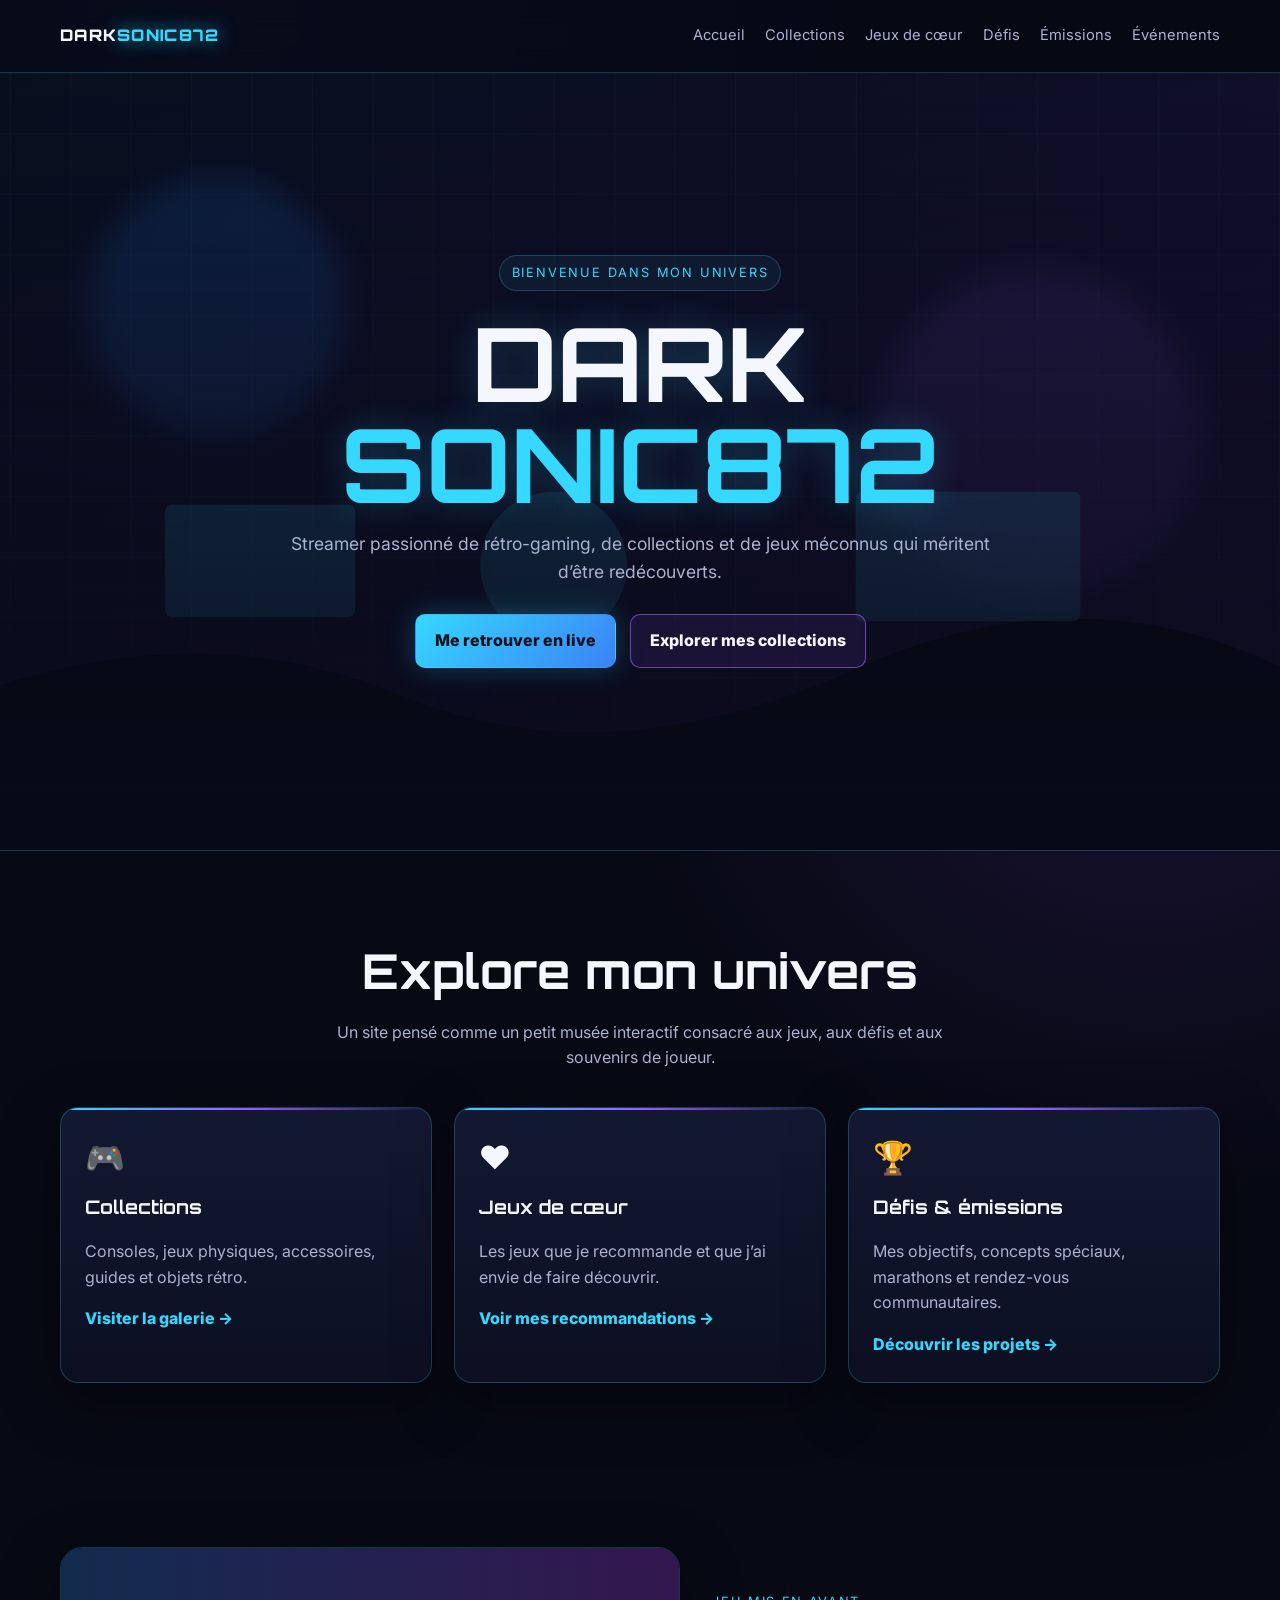
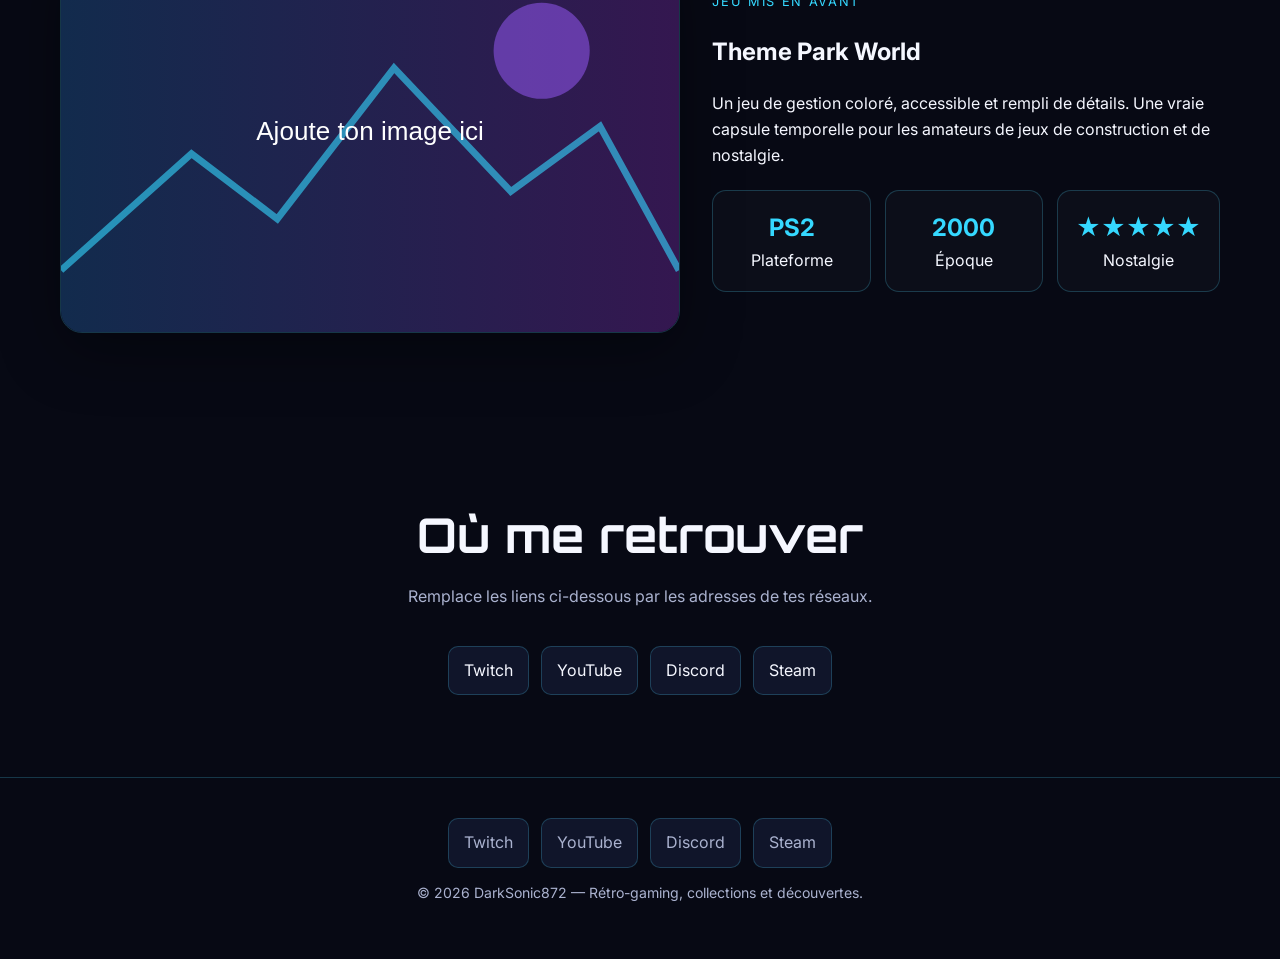
==== index.html @ 5c7d4916 "Add files via upload" ====
<!doctype html><html lang="fr"><head><meta charset="utf-8"><meta name="viewport" content="width=device-width,initial-scale=1"><meta name="description" content="Univers gaming et rétro-gaming de DarkSonic872"><title>DarkSonic872 — Gaming & rétro-gaming</title><link rel="preconnect" href="https://fonts.googleapis.com"><link rel="preconnect" href="https://fonts.gstatic.com" crossorigin><link href="https://fonts.googleapis.com/css2?family=Inter:wght@400;600;800&family=Orbitron:wght@600;800;900&display=swap" rel="stylesheet"><link rel="stylesheet" href="css/style.css"></head><body><header class="site-header"><div class="wrap nav"><a class="brand" href="index.html">DARK<span>SONIC872</span></a><button class="menu-btn" aria-label="Ouvrir le menu">☰</button><nav class="nav-links"><a href="index.html">Accueil</a><a href="collections.html">Collections</a><a href="jeux-de-coeur.html">Jeux de cœur</a><a href="defis.html">Défis</a><a href="emissions.html">Émissions</a><a href="evenements.html">Événements</a></nav></div></header>

<main><section class="hero"><div class="wrap hero-content"><span class="eyebrow">Bienvenue dans mon univers</span><h1>Dark<span>Sonic872</span></h1><p>Streamer passionné de rétro-gaming, de collections et de jeux méconnus qui méritent d’être redécouverts.</p><div class="actions"><a class="btn btn-primary" href="#retrouver">Me retrouver en live</a><a class="btn btn-secondary" href="collections.html">Explorer mes collections</a></div></div></section>
<section><div class="wrap"><div class="section-title"><h2>Explore mon univers</h2><p>Un site pensé comme un petit musée interactif consacré aux jeux, aux défis et aux souvenirs de joueur.</p></div><div class="grid grid-3"><article class="card"><div class="icon">🎮</div><h3>Collections</h3><p>Consoles, jeux physiques, accessoires, guides et objets rétro.</p><a class="feature-link" href="collections.html">Visiter la galerie →</a></article><article class="card"><div class="icon">❤️</div><h3>Jeux de cœur</h3><p>Les jeux que je recommande et que j’ai envie de faire découvrir.</p><a class="feature-link" href="jeux-de-coeur.html">Voir mes recommandations →</a></article><article class="card"><div class="icon">🏆</div><h3>Défis & émissions</h3><p>Mes objectifs, concepts spéciaux, marathons et rendez-vous communautaires.</p><a class="feature-link" href="defis.html">Découvrir les projets →</a></article></div></div></section>
<section><div class="wrap spotlight"><div class="spotlight-art"><img src="images/placeholder.svg" alt="Illustration du jeu mis en avant"></div><div><span class="tag">Jeu mis en avant</span><h2>Theme Park World</h2><p>Un jeu de gestion coloré, accessible et rempli de détails. Une vraie capsule temporelle pour les amateurs de jeux de construction et de nostalgie.</p><div class="stats"><div class="stat"><strong>PS2</strong>Plateforme</div><div class="stat"><strong>2000</strong>Époque</div><div class="stat"><strong>★★★★★</strong>Nostalgie</div></div></div></div></section>
<section id="retrouver"><div class="wrap"><div class="section-title"><h2>Où me retrouver</h2><p>Remplace les liens ci-dessous par les adresses de tes réseaux.</p></div><div class="socials"><a href="https://twitch.tv/darksonic872">Twitch</a><a href="#">YouTube</a><a href="#">Discord</a><a href="#">Steam</a></div></div></section></main><footer class="site-footer"><div class="wrap"><div class="socials"><a href="#">Twitch</a><a href="#">YouTube</a><a href="#">Discord</a><a href="#">Steam</a></div><p class="small">© 2026 DarkSonic872 — Rétro-gaming, collections et découvertes.</p></div></footer><script src="js/script.js"></script></body></html>
---- css/style.css ----
:root{--bg:#070914;--panel:#10152a;--panel2:#151b35;--cyan:#35d8ff;--blue:#3b82f6;--purple:#9b5cff;--text:#f5f7ff;--muted:#aab2cf;--line:rgba(80,220,255,.22);--shadow:0 18px 60px rgba(0,0,0,.35)}
*{box-sizing:border-box}html{scroll-behavior:smooth}body{margin:0;font-family:Inter,Arial,sans-serif;background:radial-gradient(circle at 15% 0%,rgba(54,90,255,.18),transparent 28%),radial-gradient(circle at 90% 25%,rgba(157,80,255,.14),transparent 25%),var(--bg);color:var(--text);line-height:1.6}a{color:inherit;text-decoration:none}img{max-width:100%;display:block}.wrap{width:min(1160px,92%);margin:auto}.site-header{position:sticky;top:0;z-index:20;background:rgba(7,9,20,.82);backdrop-filter:blur(14px);border-bottom:1px solid var(--line)}.nav{min-height:72px;display:flex;align-items:center;justify-content:space-between;gap:24px}.brand{font-family:Orbitron,Arial,sans-serif;font-weight:900;letter-spacing:.08em}.brand span{color:var(--cyan);text-shadow:0 0 18px rgba(53,216,255,.8)}.nav-links{display:flex;gap:20px;align-items:center}.nav-links a{font-size:.92rem;color:var(--muted)}.nav-links a:hover,.nav-links a.active{color:var(--cyan)}.menu-btn{display:none;background:none;border:1px solid var(--line);color:white;border-radius:10px;padding:8px 11px}.hero{min-height:650px;display:grid;place-items:center;position:relative;overflow:hidden;border-bottom:1px solid var(--line)}.hero:before{content:"";position:absolute;inset:0;background:linear-gradient(rgba(8,10,24,.30),rgba(8,10,24,.92)),url('../images/hero.svg') center/cover no-repeat}.hero-content{position:relative;text-align:center;max-width:880px;padding:100px 0}.eyebrow{display:inline-block;padding:7px 12px;border:1px solid var(--line);background:rgba(53,216,255,.06);border-radius:999px;color:var(--cyan);font-size:.8rem;letter-spacing:.14em;text-transform:uppercase}.hero h1,.page-hero h1{font-family:Orbitron,Arial,sans-serif;font-size:clamp(2.8rem,8vw,6.6rem);line-height:.98;margin:22px 0 16px;text-transform:uppercase;text-shadow:0 0 35px rgba(53,216,255,.24)}.hero h1 span{display:block;color:var(--cyan)}.hero p{max-width:700px;margin:0 auto 28px;color:var(--muted);font-size:1.1rem}.actions{display:flex;justify-content:center;gap:14px;flex-wrap:wrap}.btn{display:inline-flex;align-items:center;justify-content:center;padding:13px 19px;border-radius:10px;font-weight:800;border:1px solid transparent;transition:.2s}.btn-primary{background:linear-gradient(135deg,var(--cyan),var(--blue));color:#06101c;box-shadow:0 0 28px rgba(53,216,255,.25)}.btn-secondary{border-color:rgba(155,92,255,.65);background:rgba(155,92,255,.10)}.btn:hover{transform:translateY(-2px)}section{padding:82px 0}.section-title{text-align:center;margin-bottom:36px}.section-title h2{font-family:Orbitron,Arial,sans-serif;margin:0;font-size:clamp(1.8rem,4vw,3rem)}.section-title p{color:var(--muted);max-width:680px;margin:10px auto 0}.grid{display:grid;gap:22px}.grid-3{grid-template-columns:repeat(3,1fr)}.grid-2{grid-template-columns:repeat(2,1fr)}.card{background:linear-gradient(180deg,rgba(21,27,53,.92),rgba(12,16,34,.96));border:1px solid var(--line);border-radius:18px;padding:24px;box-shadow:var(--shadow);position:relative;overflow:hidden}.card:before{content:"";position:absolute;inset:0 auto auto 0;width:100%;height:2px;background:linear-gradient(90deg,var(--cyan),var(--purple),transparent)}.card h3{font-family:Orbitron,Arial,sans-serif;margin:10px 0}.card p{color:var(--muted)}.icon{font-size:2rem}.feature-link{color:var(--cyan);font-weight:800}.spotlight{display:grid;grid-template-columns:1.1fr .9fr;gap:32px;align-items:center}.spotlight-art{border-radius:22px;overflow:hidden;border:1px solid var(--line);box-shadow:var(--shadow)}.tag{display:inline-block;color:var(--cyan);font-size:.8rem;text-transform:uppercase;letter-spacing:.13em}.stats{display:grid;grid-template-columns:repeat(3,1fr);gap:14px;margin-top:22px}.stat{padding:18px;border:1px solid var(--line);background:rgba(255,255,255,.025);border-radius:14px;text-align:center}.stat strong{display:block;font-size:1.5rem;color:var(--cyan)}.socials{display:flex;gap:12px;flex-wrap:wrap;justify-content:center}.socials a{padding:11px 15px;border-radius:10px;background:var(--panel);border:1px solid var(--line)}.page-hero{padding:120px 0 75px;text-align:center;border-bottom:1px solid var(--line);background:linear-gradient(rgba(7,9,20,.7),rgba(7,9,20,.95)),url('../images/hero.svg') center/cover}.page-hero h1{font-size:clamp(2.4rem,7vw,5rem)}.filters{display:flex;gap:10px;flex-wrap:wrap;justify-content:center;margin-bottom:28px}.filter-btn{cursor:pointer;border:1px solid var(--line);background:var(--panel);color:var(--text);padding:9px 14px;border-radius:999px}.filter-btn.active{background:var(--cyan);color:#06101c}.collection-card img,.game-card img,.event-card img{aspect-ratio:16/10;object-fit:cover;border-radius:12px;border:1px solid var(--line);margin-bottom:16px}.meta{color:var(--cyan);font-size:.82rem;text-transform:uppercase;letter-spacing:.08em}.progress{height:11px;background:#070a15;border-radius:999px;overflow:hidden;border:1px solid var(--line)}.progress span{display:block;height:100%;background:linear-gradient(90deg,var(--cyan),var(--purple))}.status{display:inline-block;padding:5px 9px;border-radius:999px;background:rgba(53,216,255,.10);color:var(--cyan);font-size:.78rem}.site-footer{padding:40px 0;border-top:1px solid var(--line);color:var(--muted);text-align:center}.small{font-size:.88rem}.hidden{display:none!important}
@media(max-width:850px){.grid-3{grid-template-columns:1fr 1fr}.spotlight{grid-template-columns:1fr}.nav-links{display:none;position:absolute;left:4%;right:4%;top:72px;flex-direction:column;background:#0b0f20;border:1px solid var(--line);padding:18px;border-radius:14px}.nav-links.open{display:flex}.menu-btn{display:block}.hero{min-height:560px}}
@media(max-width:600px){.grid-3,.grid-2,.stats{grid-template-columns:1fr}.hero-content{padding:80px 0}.hero h1{font-size:2.7rem}section{padding:62px 0}.card{padding:20px}}
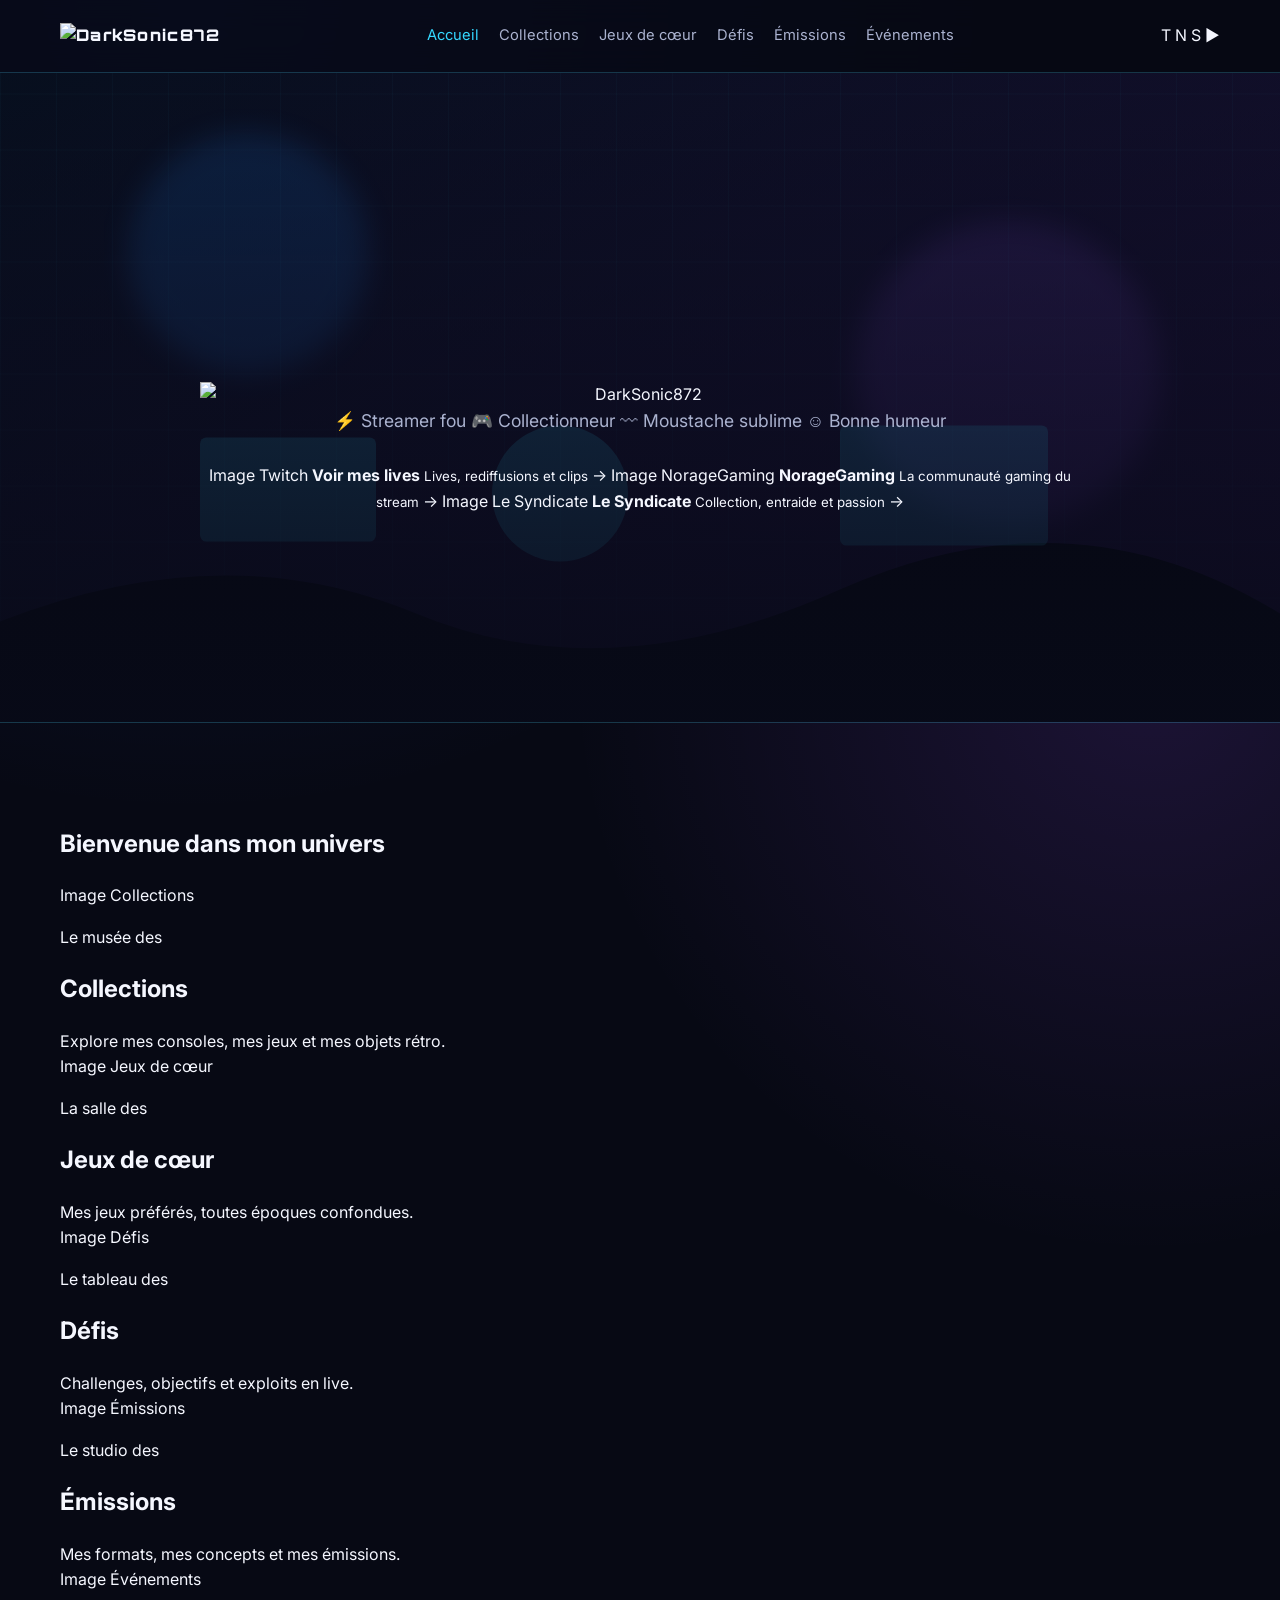
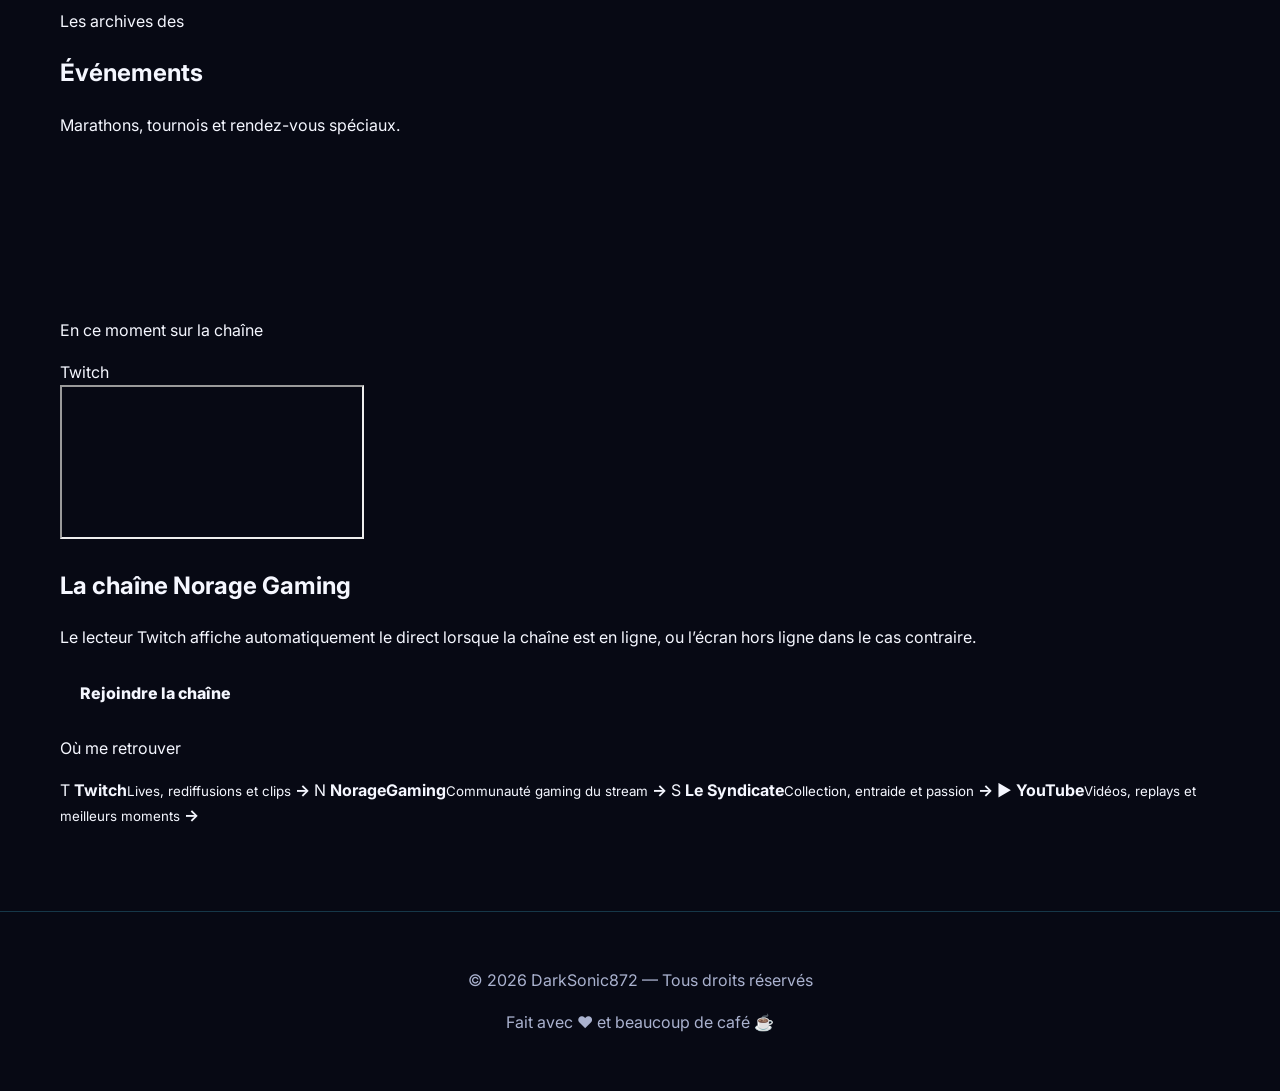
==== commit bb9b6fe8: "Add files via upload" ====
--- a/index.html
+++ b/index.html
@@ -1,6 +1,214 @@
-<!doctype html><html lang="fr"><head><meta charset="utf-8"><meta name="viewport" content="width=device-width,initial-scale=1"><meta name="description" content="Univers gaming et rétro-gaming de DarkSonic872"><title>DarkSonic872 — Gaming & rétro-gaming</title><link rel="preconnect" href="https://fonts.googleapis.com"><link rel="preconnect" href="https://fonts.gstatic.com" crossorigin><link href="https://fonts.googleapis.com/css2?family=Inter:wght@400;600;800&family=Orbitron:wght@600;800;900&display=swap" rel="stylesheet"><link rel="stylesheet" href="css/style.css"></head><body><header class="site-header"><div class="wrap nav"><a class="brand" href="index.html">DARK<span>SONIC872</span></a><button class="menu-btn" aria-label="Ouvrir le menu">☰</button><nav class="nav-links"><a href="index.html">Accueil</a><a href="collections.html">Collections</a><a href="jeux-de-coeur.html">Jeux de cœur</a><a href="defis.html">Défis</a><a href="emissions.html">Émissions</a><a href="evenements.html">Événements</a></nav></div></header>
-
-<main><section class="hero"><div class="wrap hero-content"><span class="eyebrow">Bienvenue dans mon univers</span><h1>Dark<span>Sonic872</span></h1><p>Streamer passionné de rétro-gaming, de collections et de jeux méconnus qui méritent d’être redécouverts.</p><div class="actions"><a class="btn btn-primary" href="#retrouver">Me retrouver en live</a><a class="btn btn-secondary" href="collections.html">Explorer mes collections</a></div></div></section>
-<section><div class="wrap"><div class="section-title"><h2>Explore mon univers</h2><p>Un site pensé comme un petit musée interactif consacré aux jeux, aux défis et aux souvenirs de joueur.</p></div><div class="grid grid-3"><article class="card"><div class="icon">🎮</div><h3>Collections</h3><p>Consoles, jeux physiques, accessoires, guides et objets rétro.</p><a class="feature-link" href="collections.html">Visiter la galerie →</a></article><article class="card"><div class="icon">❤️</div><h3>Jeux de cœur</h3><p>Les jeux que je recommande et que j’ai envie de faire découvrir.</p><a class="feature-link" href="jeux-de-coeur.html">Voir mes recommandations →</a></article><article class="card"><div class="icon">🏆</div><h3>Défis & émissions</h3><p>Mes objectifs, concepts spéciaux, marathons et rendez-vous communautaires.</p><a class="feature-link" href="defis.html">Découvrir les projets →</a></article></div></div></section>
-<section><div class="wrap spotlight"><div class="spotlight-art"><img src="images/placeholder.svg" alt="Illustration du jeu mis en avant"></div><div><span class="tag">Jeu mis en avant</span><h2>Theme Park World</h2><p>Un jeu de gestion coloré, accessible et rempli de détails. Une vraie capsule temporelle pour les amateurs de jeux de construction et de nostalgie.</p><div class="stats"><div class="stat"><strong>PS2</strong>Plateforme</div><div class="stat"><strong>2000</strong>Époque</div><div class="stat"><strong>★★★★★</strong>Nostalgie</div></div></div></div></section>
-<section id="retrouver"><div class="wrap"><div class="section-title"><h2>Où me retrouver</h2><p>Remplace les liens ci-dessous par les adresses de tes réseaux.</p></div><div class="socials"><a href="https://twitch.tv/darksonic872">Twitch</a><a href="#">YouTube</a><a href="#">Discord</a><a href="#">Steam</a></div></div></section></main><footer class="site-footer"><div class="wrap"><div class="socials"><a href="#">Twitch</a><a href="#">YouTube</a><a href="#">Discord</a><a href="#">Steam</a></div><p class="small">© 2026 DarkSonic872 — Rétro-gaming, collections et découvertes.</p></div></footer><script src="js/script.js"></script></body></html>+<!doctype html>
+<html lang="fr">
+<head>
+  <meta charset="utf-8">
+  <meta name="viewport" content="width=device-width, initial-scale=1">
+  <meta name="description" content="L'univers gaming et rétro-gaming de DarkSonic872 : lives, collections, jeux de cœur, défis, émissions et événements.">
+  <title>DarkSonic872 — Gaming & rétro-gaming</title>
+  <link rel="preconnect" href="https://fonts.googleapis.com">
+  <link rel="preconnect" href="https://fonts.gstatic.com" crossorigin>
+  <link href="https://fonts.googleapis.com/css2?family=Inter:wght@400;500;600;700;800&family=Orbitron:wght@600;700;800;900&display=swap" rel="stylesheet">
+  <link rel="stylesheet" href="css/style.css">
+</head>
+<body>
+  <header class="site-header">
+    <div class="wrap nav">
+      <a class="brand" href="index.html" aria-label="Accueil DarkSonic872">
+        <img src="images/logo-darksonic872.png" alt="DarkSonic872">
+      </a>
+
+      <button class="menu-btn" type="button" aria-label="Ouvrir le menu" aria-expanded="false">☰</button>
+
+      <nav class="nav-links" aria-label="Navigation principale">
+        <a class="active" href="index.html">Accueil</a>
+        <a href="collections.html">Collections</a>
+        <a href="jeux-de-coeur.html">Jeux de cœur</a>
+        <a href="defis.html">Défis</a>
+        <a href="emissions.html">Émissions</a>
+        <a href="evenements.html">Événements</a>
+      </nav>
+
+      <div class="header-socials" aria-label="Réseaux sociaux">
+        <a href="https://www.twitch.tv/norage_gaming" target="_blank" rel="noopener noreferrer" aria-label="Twitch">T</a>
+        <a href="https://discord.com/invite/4Ws2apFkZa" target="_blank" rel="noopener noreferrer" aria-label="Discord NorageGaming">N</a>
+        <a href="https://discord.com/invite/JJZ3wp2UWv" target="_blank" rel="noopener noreferrer" aria-label="Discord Le Syndicate">S</a>
+        <a href="https://www.youtube.com/@noragegaming2738" target="_blank" rel="noopener noreferrer" aria-label="YouTube">▶</a>
+      </div>
+    </div>
+  </header>
+
+  <main>
+    <section class="hero">
+      <div class="hero-glow hero-glow-one"></div>
+      <div class="hero-glow hero-glow-two"></div>
+      <div class="wrap hero-content">
+        <img class="hero-logo" src="images/logo-darksonic872.png" alt="DarkSonic872">
+
+        <p class="hero-tagline">
+          <span>⚡ Streamer fou</span>
+          <span>🎮 Collectionneur</span>
+          <span>〰 Moustache sublime</span>
+          <span>☺ Bonne humeur</span>
+        </p>
+
+        <div class="hero-links">
+          <a class="network-card twitch-card" href="https://www.twitch.tv/norage_gaming" target="_blank" rel="noopener noreferrer">
+            <span class="network-image editable-image">Image Twitch</span>
+            <span class="network-copy">
+              <strong>Voir mes lives</strong>
+              <small>Lives, rediffusions et clips</small>
+            </span>
+            <span class="network-arrow">→</span>
+          </a>
+
+          <a class="network-card norage-card" href="https://discord.com/invite/4Ws2apFkZa" target="_blank" rel="noopener noreferrer">
+            <span class="network-image editable-image">Image NorageGaming</span>
+            <span class="network-copy">
+              <strong>NorageGaming</strong>
+              <small>La communauté gaming du stream</small>
+            </span>
+            <span class="network-arrow">→</span>
+          </a>
+
+          <a class="network-card syndicate-card" href="https://discord.com/invite/JJZ3wp2UWv" target="_blank" rel="noopener noreferrer">
+            <span class="network-image editable-image">Image Le Syndicate</span>
+            <span class="network-copy">
+              <strong>Le Syndicate</strong>
+              <small>Collection, entraide et passion</small>
+            </span>
+            <span class="network-arrow">→</span>
+          </a>
+        </div>
+      </div>
+    </section>
+
+    <section class="universe-section">
+      <div class="wrap">
+        <div class="section-heading">
+          <span></span>
+          <h1>Bienvenue dans mon univers</h1>
+          <span></span>
+        </div>
+
+        <div class="universe-grid">
+          <a class="universe-card collections-card" href="collections.html">
+            <div class="card-visual editable-image">Image Collections</div>
+            <div class="card-content">
+              <p>Le musée des</p>
+              <h2>Collections</h2>
+              <span>Explore mes consoles, mes jeux et mes objets rétro.</span>
+            </div>
+          </a>
+
+          <a class="universe-card hearts-card" href="jeux-de-coeur.html">
+            <div class="card-visual editable-image">Image Jeux de cœur</div>
+            <div class="card-content">
+              <p>La salle des</p>
+              <h2>Jeux de cœur</h2>
+              <span>Mes jeux préférés, toutes époques confondues.</span>
+            </div>
+          </a>
+
+          <a class="universe-card challenges-card" href="defis.html">
+            <div class="card-visual editable-image">Image Défis</div>
+            <div class="card-content">
+              <p>Le tableau des</p>
+              <h2>Défis</h2>
+              <span>Challenges, objectifs et exploits en live.</span>
+            </div>
+          </a>
+
+          <a class="universe-card shows-card" href="emissions.html">
+            <div class="card-visual editable-image">Image Émissions</div>
+            <div class="card-content">
+              <p>Le studio des</p>
+              <h2>Émissions</h2>
+              <span>Mes formats, mes concepts et mes émissions.</span>
+            </div>
+          </a>
+
+          <a class="universe-card events-card" href="evenements.html">
+            <div class="card-visual editable-image">Image Événements</div>
+            <div class="card-content">
+              <p>Les archives des</p>
+              <h2>Événements</h2>
+              <span>Marathons, tournois et rendez-vous spéciaux.</span>
+            </div>
+          </a>
+        </div>
+      </div>
+    </section>
+
+    <section class="bottom-section">
+      <div class="wrap bottom-grid">
+        <article class="live-panel">
+          <div class="panel-title">
+            <p>En ce moment sur la chaîne</p>
+            <span class="status-pill" id="stream-status">Twitch</span>
+          </div>
+
+          <div class="twitch-frame-wrap">
+            <iframe
+              id="twitch-player"
+              title="Lecteur Twitch Norage Gaming"
+              allowfullscreen
+              scrolling="no"
+              allow="autoplay; fullscreen"
+              loading="lazy">
+            </iframe>
+          </div>
+
+          <div class="live-actions">
+            <div>
+              <h2>La chaîne Norage Gaming</h2>
+              <p>Le lecteur Twitch affiche automatiquement le direct lorsque la chaîne est en ligne, ou l’écran hors ligne dans le cas contraire.</p>
+            </div>
+            <a class="btn btn-twitch" href="https://www.twitch.tv/norage_gaming" target="_blank" rel="noopener noreferrer">Rejoindre la chaîne</a>
+          </div>
+        </article>
+
+        <aside class="find-me-panel">
+          <div class="panel-title">
+            <p>Où me retrouver</p>
+          </div>
+
+          <div class="find-links">
+            <a href="https://www.twitch.tv/norage_gaming" target="_blank" rel="noopener noreferrer">
+              <span class="find-icon twitch-icon">T</span>
+              <span><strong>Twitch</strong><small>Lives, rediffusions et clips</small></span>
+              <b>→</b>
+            </a>
+
+            <a href="https://discord.com/invite/4Ws2apFkZa" target="_blank" rel="noopener noreferrer">
+              <span class="find-icon norage-icon">N</span>
+              <span><strong>NorageGaming</strong><small>Communauté gaming du stream</small></span>
+              <b>→</b>
+            </a>
+
+            <a href="https://discord.com/invite/JJZ3wp2UWv" target="_blank" rel="noopener noreferrer">
+              <span class="find-icon syndicate-icon">S</span>
+              <span><strong>Le Syndicate</strong><small>Collection, entraide et passion</small></span>
+              <b>→</b>
+            </a>
+
+            <a href="https://www.youtube.com/@noragegaming2738" target="_blank" rel="noopener noreferrer">
+              <span class="find-icon youtube-icon">▶</span>
+              <span><strong>YouTube</strong><small>Vidéos, replays et meilleurs moments</small></span>
+              <b>→</b>
+            </a>
+          </div>
+        </aside>
+      </div>
+    </section>
+  </main>
+
+  <footer class="site-footer">
+    <div class="wrap footer-content">
+      <p>© 2026 DarkSonic872 — Tous droits réservés</p>
+      <p>Fait avec <span>♥</span> et beaucoup de café ☕</p>
+    </div>
+  </footer>
+
+  <script src="js/script.js"></script>
+</body>
+</html>
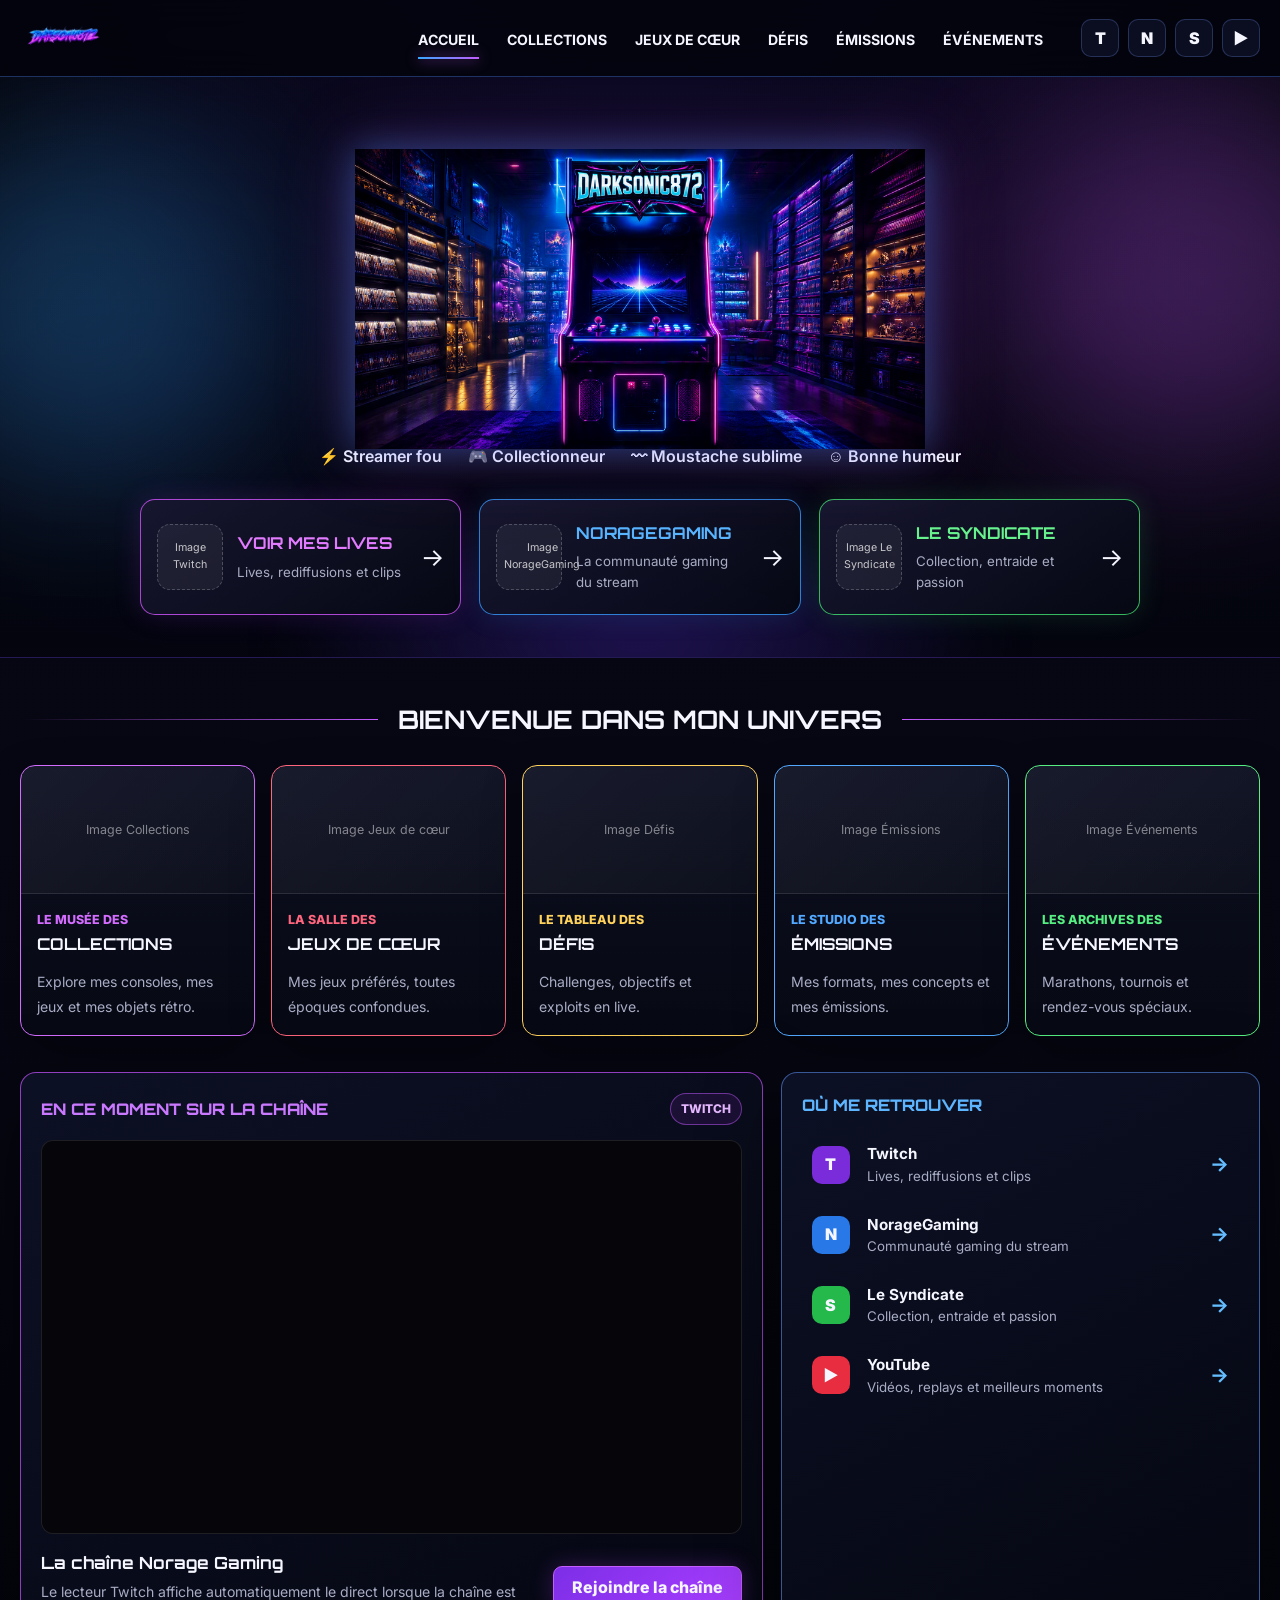
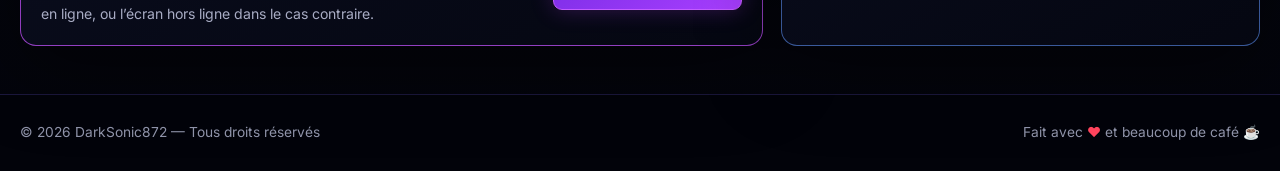
==== commit 451e27e2: "Update index.html" ====
--- a/index.html
+++ b/index.html
@@ -42,8 +42,7 @@
       <div class="hero-glow hero-glow-one"></div>
       <div class="hero-glow hero-glow-two"></div>
       <div class="wrap hero-content">
-        <img class="hero-logo" src="images/logo-darksonic872.png" alt="DarkSonic872">
-
+        <img class="hero-logo" src="images/hero/banniere.png" alt="Bannière DarkSonic872">
         <p class="hero-tagline">
           <span>⚡ Streamer fou</span>
           <span>🎮 Collectionneur</span>
--- a/css/style.css
+++ b/css/style.css
@@ -1,4 +1,262 @@
-:root{--bg:#070914;--panel:#10152a;--panel2:#151b35;--cyan:#35d8ff;--blue:#3b82f6;--purple:#9b5cff;--text:#f5f7ff;--muted:#aab2cf;--line:rgba(80,220,255,.22);--shadow:0 18px 60px rgba(0,0,0,.35)}
-*{box-sizing:border-box}html{scroll-behavior:smooth}body{margin:0;font-family:Inter,Arial,sans-serif;background:radial-gradient(circle at 15% 0%,rgba(54,90,255,.18),transparent 28%),radial-gradient(circle at 90% 25%,rgba(157,80,255,.14),transparent 25%),var(--bg);color:var(--text);line-height:1.6}a{color:inherit;text-decoration:none}img{max-width:100%;display:block}.wrap{width:min(1160px,92%);margin:auto}.site-header{position:sticky;top:0;z-index:20;background:rgba(7,9,20,.82);backdrop-filter:blur(14px);border-bottom:1px solid var(--line)}.nav{min-height:72px;display:flex;align-items:center;justify-content:space-between;gap:24px}.brand{font-family:Orbitron,Arial,sans-serif;font-weight:900;letter-spacing:.08em}.brand span{color:var(--cyan);text-shadow:0 0 18px rgba(53,216,255,.8)}.nav-links{display:flex;gap:20px;align-items:center}.nav-links a{font-size:.92rem;color:var(--muted)}.nav-links a:hover,.nav-links a.active{color:var(--cyan)}.menu-btn{display:none;background:none;border:1px solid var(--line);color:white;border-radius:10px;padding:8px 11px}.hero{min-height:650px;display:grid;place-items:center;position:relative;overflow:hidden;border-bottom:1px solid var(--line)}.hero:before{content:"";position:absolute;inset:0;background:linear-gradient(rgba(8,10,24,.30),rgba(8,10,24,.92)),url('../images/hero.svg') center/cover no-repeat}.hero-content{position:relative;text-align:center;max-width:880px;padding:100px 0}.eyebrow{display:inline-block;padding:7px 12px;border:1px solid var(--line);background:rgba(53,216,255,.06);border-radius:999px;color:var(--cyan);font-size:.8rem;letter-spacing:.14em;text-transform:uppercase}.hero h1,.page-hero h1{font-family:Orbitron,Arial,sans-serif;font-size:clamp(2.8rem,8vw,6.6rem);line-height:.98;margin:22px 0 16px;text-transform:uppercase;text-shadow:0 0 35px rgba(53,216,255,.24)}.hero h1 span{display:block;color:var(--cyan)}.hero p{max-width:700px;margin:0 auto 28px;color:var(--muted);font-size:1.1rem}.actions{display:flex;justify-content:center;gap:14px;flex-wrap:wrap}.btn{display:inline-flex;align-items:center;justify-content:center;padding:13px 19px;border-radius:10px;font-weight:800;border:1px solid transparent;transition:.2s}.btn-primary{background:linear-gradient(135deg,var(--cyan),var(--blue));color:#06101c;box-shadow:0 0 28px rgba(53,216,255,.25)}.btn-secondary{border-color:rgba(155,92,255,.65);background:rgba(155,92,255,.10)}.btn:hover{transform:translateY(-2px)}section{padding:82px 0}.section-title{text-align:center;margin-bottom:36px}.section-title h2{font-family:Orbitron,Arial,sans-serif;margin:0;font-size:clamp(1.8rem,4vw,3rem)}.section-title p{color:var(--muted);max-width:680px;margin:10px auto 0}.grid{display:grid;gap:22px}.grid-3{grid-template-columns:repeat(3,1fr)}.grid-2{grid-template-columns:repeat(2,1fr)}.card{background:linear-gradient(180deg,rgba(21,27,53,.92),rgba(12,16,34,.96));border:1px solid var(--line);border-radius:18px;padding:24px;box-shadow:var(--shadow);position:relative;overflow:hidden}.card:before{content:"";position:absolute;inset:0 auto auto 0;width:100%;height:2px;background:linear-gradient(90deg,var(--cyan),var(--purple),transparent)}.card h3{font-family:Orbitron,Arial,sans-serif;margin:10px 0}.card p{color:var(--muted)}.icon{font-size:2rem}.feature-link{color:var(--cyan);font-weight:800}.spotlight{display:grid;grid-template-columns:1.1fr .9fr;gap:32px;align-items:center}.spotlight-art{border-radius:22px;overflow:hidden;border:1px solid var(--line);box-shadow:var(--shadow)}.tag{display:inline-block;color:var(--cyan);font-size:.8rem;text-transform:uppercase;letter-spacing:.13em}.stats{display:grid;grid-template-columns:repeat(3,1fr);gap:14px;margin-top:22px}.stat{padding:18px;border:1px solid var(--line);background:rgba(255,255,255,.025);border-radius:14px;text-align:center}.stat strong{display:block;font-size:1.5rem;color:var(--cyan)}.socials{display:flex;gap:12px;flex-wrap:wrap;justify-content:center}.socials a{padding:11px 15px;border-radius:10px;background:var(--panel);border:1px solid var(--line)}.page-hero{padding:120px 0 75px;text-align:center;border-bottom:1px solid var(--line);background:linear-gradient(rgba(7,9,20,.7),rgba(7,9,20,.95)),url('../images/hero.svg') center/cover}.page-hero h1{font-size:clamp(2.4rem,7vw,5rem)}.filters{display:flex;gap:10px;flex-wrap:wrap;justify-content:center;margin-bottom:28px}.filter-btn{cursor:pointer;border:1px solid var(--line);background:var(--panel);color:var(--text);padding:9px 14px;border-radius:999px}.filter-btn.active{background:var(--cyan);color:#06101c}.collection-card img,.game-card img,.event-card img{aspect-ratio:16/10;object-fit:cover;border-radius:12px;border:1px solid var(--line);margin-bottom:16px}.meta{color:var(--cyan);font-size:.82rem;text-transform:uppercase;letter-spacing:.08em}.progress{height:11px;background:#070a15;border-radius:999px;overflow:hidden;border:1px solid var(--line)}.progress span{display:block;height:100%;background:linear-gradient(90deg,var(--cyan),var(--purple))}.status{display:inline-block;padding:5px 9px;border-radius:999px;background:rgba(53,216,255,.10);color:var(--cyan);font-size:.78rem}.site-footer{padding:40px 0;border-top:1px solid var(--line);color:var(--muted);text-align:center}.small{font-size:.88rem}.hidden{display:none!important}
-@media(max-width:850px){.grid-3{grid-template-columns:1fr 1fr}.spotlight{grid-template-columns:1fr}.nav-links{display:none;position:absolute;left:4%;right:4%;top:72px;flex-direction:column;background:#0b0f20;border:1px solid var(--line);padding:18px;border-radius:14px}.nav-links.open{display:flex}.menu-btn{display:block}.hero{min-height:560px}}
-@media(max-width:600px){.grid-3,.grid-2,.stats{grid-template-columns:1fr}.hero-content{padding:80px 0}.hero h1{font-size:2.7rem}section{padding:62px 0}.card{padding:20px}}
+:root {
+  --bg: #050611;
+  --bg-soft: #090b19;
+  --panel: rgba(10, 13, 29, 0.88);
+  --panel-solid: #0c1022;
+  --text: #f5f6ff;
+  --muted: #a8acc4;
+  --purple: #c45cff;
+  --purple-dark: #7b2cff;
+  --blue: #37a7ff;
+  --cyan: #39e5ff;
+  --green: #4cf27a;
+  --red: #ff4f62;
+  --gold: #ffd45a;
+  --border: rgba(116, 151, 255, 0.26);
+  --shadow: 0 24px 80px rgba(0, 0, 0, 0.48);
+}
+
+* { box-sizing: border-box; }
+html { scroll-behavior: smooth; }
+body {
+  margin: 0;
+  min-width: 320px;
+  color: var(--text);
+  background:
+    radial-gradient(circle at 50% -15%, rgba(100, 50, 255, 0.22), transparent 35%),
+    linear-gradient(180deg, #04050d 0%, #060713 45%, #03040b 100%);
+  font-family: Inter, Arial, sans-serif;
+  line-height: 1.55;
+}
+body::before {
+  content: "";
+  position: fixed;
+  inset: 0;
+  z-index: -1;
+  pointer-events: none;
+  opacity: .16;
+  background-image:
+    linear-gradient(rgba(72, 98, 180, .12) 1px, transparent 1px),
+    linear-gradient(90deg, rgba(72, 98, 180, .12) 1px, transparent 1px);
+  background-size: 48px 48px;
+  mask-image: linear-gradient(to bottom, black, transparent 85%);
+}
+a { color: inherit; text-decoration: none; }
+img { max-width: 100%; display: block; }
+button, a { -webkit-tap-highlight-color: transparent; }
+.wrap { width: min(1320px, calc(100% - 40px)); margin: 0 auto; }
+
+.site-header {
+  position: sticky;
+  top: 0;
+  z-index: 50;
+  border-bottom: 1px solid rgba(80, 137, 255, .35);
+  background: rgba(3, 4, 12, .88);
+  backdrop-filter: blur(18px);
+}
+.nav { min-height: 76px; display: flex; align-items: center; gap: 28px; }
+.brand { width: 230px; flex: 0 0 auto; }
+.brand img { width: 100%; height: 54px; object-fit: contain; object-position: left center; }
+.nav-links { display: flex; align-items: center; justify-content: center; gap: 28px; margin-left: auto; }
+.nav-links a {
+  position: relative;
+  padding: 27px 0 24px;
+  color: #f4f5ff;
+  font-weight: 700;
+  font-size: .88rem;
+  text-transform: uppercase;
+}
+.nav-links a::after {
+  content: "";
+  position: absolute;
+  left: 0; right: 0; bottom: 15px;
+  height: 2px;
+  transform: scaleX(0);
+  background: linear-gradient(90deg, var(--blue), var(--purple));
+  box-shadow: 0 0 14px var(--purple);
+  transition: transform .2s ease;
+}
+.nav-links a:hover::after, .nav-links a.active::after { transform: scaleX(1); }
+.header-socials { display: flex; gap: 9px; margin-left: 10px; }
+.header-socials a {
+  width: 38px; height: 38px;
+  display: grid; place-items: center;
+  border: 1px solid var(--border);
+  border-radius: 10px;
+  background: rgba(14, 18, 38, .8);
+  font-weight: 900;
+  transition: transform .2s ease, box-shadow .2s ease, border-color .2s ease;
+}
+.header-socials a:hover { transform: translateY(-3px); border-color: var(--cyan); box-shadow: 0 0 22px rgba(57,229,255,.34); }
+.menu-btn { display: none; margin-left: auto; border: 0; background: transparent; color: white; font-size: 1.8rem; cursor: pointer; }
+
+.hero {
+  position: relative;
+  overflow: hidden;
+  padding: 72px 0 42px;
+  border-bottom: 1px solid rgba(118, 80, 255, .28);
+  background:
+    linear-gradient(180deg, rgba(4,5,14,.25), rgba(4,5,14,.9)),
+    radial-gradient(circle at 15% 50%, rgba(43,106,255,.17), transparent 28%),
+    radial-gradient(circle at 85% 42%, rgba(194,54,255,.18), transparent 30%);
+}
+.hero::after {
+  content: "";
+  position: absolute;
+  left: 50%; bottom: -120px;
+  width: 780px; height: 270px;
+  transform: translateX(-50%);
+  background: radial-gradient(ellipse, rgba(99, 55, 255, .3), transparent 67%);
+  filter: blur(30px);
+}
+.hero-glow { position: absolute; border-radius: 50%; filter: blur(80px); opacity: .24; }
+.hero-glow-one { width: 360px; height: 360px; left: -100px; top: 50px; background: var(--blue); }
+.hero-glow-two { width: 360px; height: 360px; right: -100px; top: 20px; background: var(--purple); }
+.hero-content { position: relative; z-index: 2; text-align: center; }
+.hero-logo {
+  width: min(900px, 88vw);
+  max-height: 300px;
+  object-fit: contain;
+  margin: 0 auto -5px;
+  filter: drop-shadow(0 0 18px rgba(57,160,255,.35)) drop-shadow(0 0 34px rgba(192,67,255,.26));
+  animation: logo-in .9s ease both;
+}
+@keyframes logo-in { from { opacity: 0; transform: translateY(-18px) scale(.97); } to { opacity: 1; transform: none; } }
+.hero-tagline { display: flex; justify-content: center; flex-wrap: wrap; gap: 14px 26px; margin: 0 auto 30px; font-size: 1rem; font-weight: 600; }
+.hero-tagline span { white-space: nowrap; }
+.hero-links { display: grid; grid-template-columns: repeat(3, 1fr); gap: 18px; max-width: 1000px; margin: 0 auto; }
+.network-card {
+  min-height: 116px;
+  display: grid;
+  grid-template-columns: 66px 1fr auto;
+  align-items: center;
+  gap: 14px;
+  padding: 16px;
+  border: 1px solid;
+  border-radius: 15px;
+  background: linear-gradient(145deg, rgba(23,23,48,.96), rgba(6,8,20,.96));
+  box-shadow: var(--shadow);
+  text-align: left;
+  transition: transform .22s ease, box-shadow .22s ease;
+}
+.network-card:hover { transform: translateY(-6px); }
+.twitch-card { border-color: rgba(211,85,255,.8); box-shadow: 0 0 28px rgba(187,64,255,.16); }
+.norage-card { border-color: rgba(56,154,255,.8); box-shadow: 0 0 28px rgba(56,154,255,.16); }
+.syndicate-card { border-color: rgba(68,241,118,.75); box-shadow: 0 0 28px rgba(68,241,118,.14); }
+.network-image {
+  width: 66px; height: 66px;
+  display: grid; place-items: center;
+  padding: 7px;
+  border-radius: 13px;
+  font-size: .67rem;
+  text-align: center;
+  color: rgba(255,255,255,.75);
+  background: rgba(255,255,255,.055);
+  border: 1px dashed rgba(255,255,255,.22);
+}
+.network-copy { display: flex; flex-direction: column; gap: 5px; }
+.network-copy strong { font-family: Orbitron, sans-serif; text-transform: uppercase; font-size: 1.02rem; }
+.twitch-card strong { color: #e27bff; }
+.norage-card strong { color: #58b4ff; }
+.syndicate-card strong { color: #66f28d; }
+.network-copy small { color: var(--muted); }
+.network-arrow { font-size: 1.55rem; }
+
+.universe-section { padding: 42px 0 16px; }
+.section-heading { display: grid; grid-template-columns: 1fr auto 1fr; align-items: center; gap: 20px; margin-bottom: 26px; }
+.section-heading span { height: 1px; background: linear-gradient(90deg, transparent, var(--purple)); }
+.section-heading span:last-child { background: linear-gradient(90deg, var(--purple), transparent); }
+.section-heading h1 { margin: 0; font-family: Orbitron, sans-serif; font-size: clamp(1.15rem, 2.5vw, 1.6rem); text-align: center; text-transform: uppercase; }
+.universe-grid { display: grid; grid-template-columns: repeat(5, minmax(0, 1fr)); gap: 16px; }
+.universe-card {
+  overflow: hidden;
+  min-width: 0;
+  border: 1px solid var(--card-color);
+  border-radius: 15px;
+  background: linear-gradient(180deg, rgba(12,15,33,.97), rgba(7,9,20,.97));
+  box-shadow: 0 14px 40px rgba(0,0,0,.3);
+  transition: transform .22s ease, box-shadow .22s ease;
+}
+.universe-card:hover { transform: translateY(-7px); box-shadow: 0 0 30px color-mix(in srgb, var(--card-color) 28%, transparent); }
+.collections-card { --card-color: #d36cff; }
+.hearts-card { --card-color: #ff657d; }
+.challenges-card { --card-color: #ffd25c; }
+.shows-card { --card-color: #52a9ff; }
+.events-card { --card-color: #56ef82; }
+.card-visual { height: 128px; display: grid; place-items: center; border-bottom: 1px solid rgba(255,255,255,.09); color: rgba(255,255,255,.48); font-size: .78rem; background: linear-gradient(135deg, rgba(255,255,255,.055), rgba(255,255,255,.015)); }
+.card-content { padding: 16px; }
+.card-content p { margin: 0 0 2px; color: var(--card-color); font-weight: 800; font-size: .78rem; text-transform: uppercase; }
+.card-content h2 { margin: 0 0 12px; font-family: Orbitron, sans-serif; font-size: 1.02rem; text-transform: uppercase; }
+.card-content span { color: var(--muted); font-size: .88rem; }
+
+.bottom-section { padding: 20px 0 48px; }
+.bottom-grid { display: grid; grid-template-columns: 1.55fr 1fr; gap: 18px; }
+.live-panel, .find-me-panel {
+  border: 1px solid rgba(97,152,255,.55);
+  border-radius: 16px;
+  background: linear-gradient(150deg, rgba(13,17,38,.96), rgba(5,7,18,.96));
+  box-shadow: var(--shadow);
+}
+.live-panel { border-color: rgba(199,82,255,.72); padding: 20px; }
+.find-me-panel { padding: 20px; }
+.panel-title { display: flex; justify-content: space-between; align-items: center; gap: 16px; margin-bottom: 15px; }
+.panel-title p { margin: 0; font-family: Orbitron, sans-serif; color: #ca78ff; font-weight: 800; text-transform: uppercase; }
+.find-me-panel .panel-title p { color: #5eb5ff; }
+.status-pill { padding: 6px 10px; border: 1px solid rgba(195,89,255,.5); border-radius: 999px; color: #e5b8ff; background: rgba(172,55,255,.11); font-size: .75rem; font-weight: 800; text-transform: uppercase; }
+.twitch-frame-wrap { position: relative; aspect-ratio: 16 / 9; overflow: hidden; border-radius: 12px; background: #05050a; border: 1px solid rgba(255,255,255,.1); }
+.twitch-frame-wrap iframe { width: 100%; height: 100%; border: 0; }
+.live-actions { display: flex; align-items: center; justify-content: space-between; gap: 24px; margin-top: 16px; }
+.live-actions h2 { margin: 0 0 5px; font-family: Orbitron, sans-serif; font-size: 1.05rem; }
+.live-actions p { margin: 0; color: var(--muted); font-size: .88rem; }
+.btn { display: inline-flex; align-items: center; justify-content: center; min-height: 44px; padding: 0 18px; border-radius: 9px; font-weight: 800; white-space: nowrap; transition: transform .2s ease, box-shadow .2s ease; }
+.btn:hover { transform: translateY(-3px); }
+.btn-twitch { border: 1px solid #c45cff; background: linear-gradient(135deg, #7d2ee7, #a83eff); box-shadow: 0 0 22px rgba(183,59,255,.25); }
+.find-links { display: grid; gap: 6px; }
+.find-links a { display: grid; grid-template-columns: 42px 1fr auto; align-items: center; gap: 13px; padding: 10px; border-radius: 11px; transition: background .2s ease, transform .2s ease; }
+.find-links a:hover { transform: translateX(4px); background: rgba(255,255,255,.045); }
+.find-icon { width: 38px; height: 38px; display: grid; place-items: center; border-radius: 10px; font-weight: 900; }
+.twitch-icon { background: #7a2cdb; }
+.norage-icon { background: #2878e8; }
+.syndicate-icon { background: #25b94c; }
+.youtube-icon { background: #e72d3f; }
+.find-links span:nth-child(2) { display: flex; flex-direction: column; }
+.find-links strong { font-size: .95rem; }
+.find-links small { color: var(--muted); }
+.find-links b { color: #64bdff; font-size: 1.25rem; }
+
+.site-footer { border-top: 1px solid rgba(117,100,255,.22); background: rgba(3,4,11,.9); }
+.footer-content { min-height: 76px; display: flex; justify-content: space-between; align-items: center; gap: 20px; color: #8f93a9; font-size: .86rem; }
+.footer-content span { color: #ff435c; }
+
+@media (max-width: 1100px) {
+  .header-socials { display: none; }
+  .universe-grid { grid-template-columns: repeat(3, 1fr); }
+  .bottom-grid { grid-template-columns: 1fr; }
+}
+@media (max-width: 840px) {
+  .nav { min-height: 68px; flex-wrap: wrap; }
+  .brand { width: 175px; }
+  .menu-btn { display: block; }
+  .nav-links { display: none; width: 100%; order: 5; flex-direction: column; align-items: stretch; gap: 0; padding-bottom: 12px; }
+  .nav-links.open { display: flex; }
+  .nav-links a { padding: 12px 4px; }
+  .nav-links a::after { bottom: 6px; right: auto; width: 80px; }
+  .hero { padding-top: 44px; }
+  .hero-links { grid-template-columns: 1fr; max-width: 600px; }
+  .universe-grid { grid-template-columns: repeat(2, 1fr); }
+}
+@media (max-width: 560px) {
+  .wrap { width: min(100% - 24px, 1320px); }
+  .hero-logo { width: 100%; margin-bottom: 10px; }
+  .hero-tagline { gap: 8px 16px; font-size: .9rem; }
+  .network-card { grid-template-columns: 58px 1fr auto; }
+  .network-image { width: 58px; height: 58px; }
+  .section-heading { grid-template-columns: 1fr; }
+  .section-heading span { display: none; }
+  .universe-grid { grid-template-columns: 1fr; }
+  .card-visual { height: 155px; }
+  .live-panel, .find-me-panel { padding: 14px; }
+  .live-actions { align-items: stretch; flex-direction: column; }
+  .btn { width: 100%; }
+  .footer-content { padding: 18px 0; align-items: flex-start; flex-direction: column; gap: 6px; }
+}
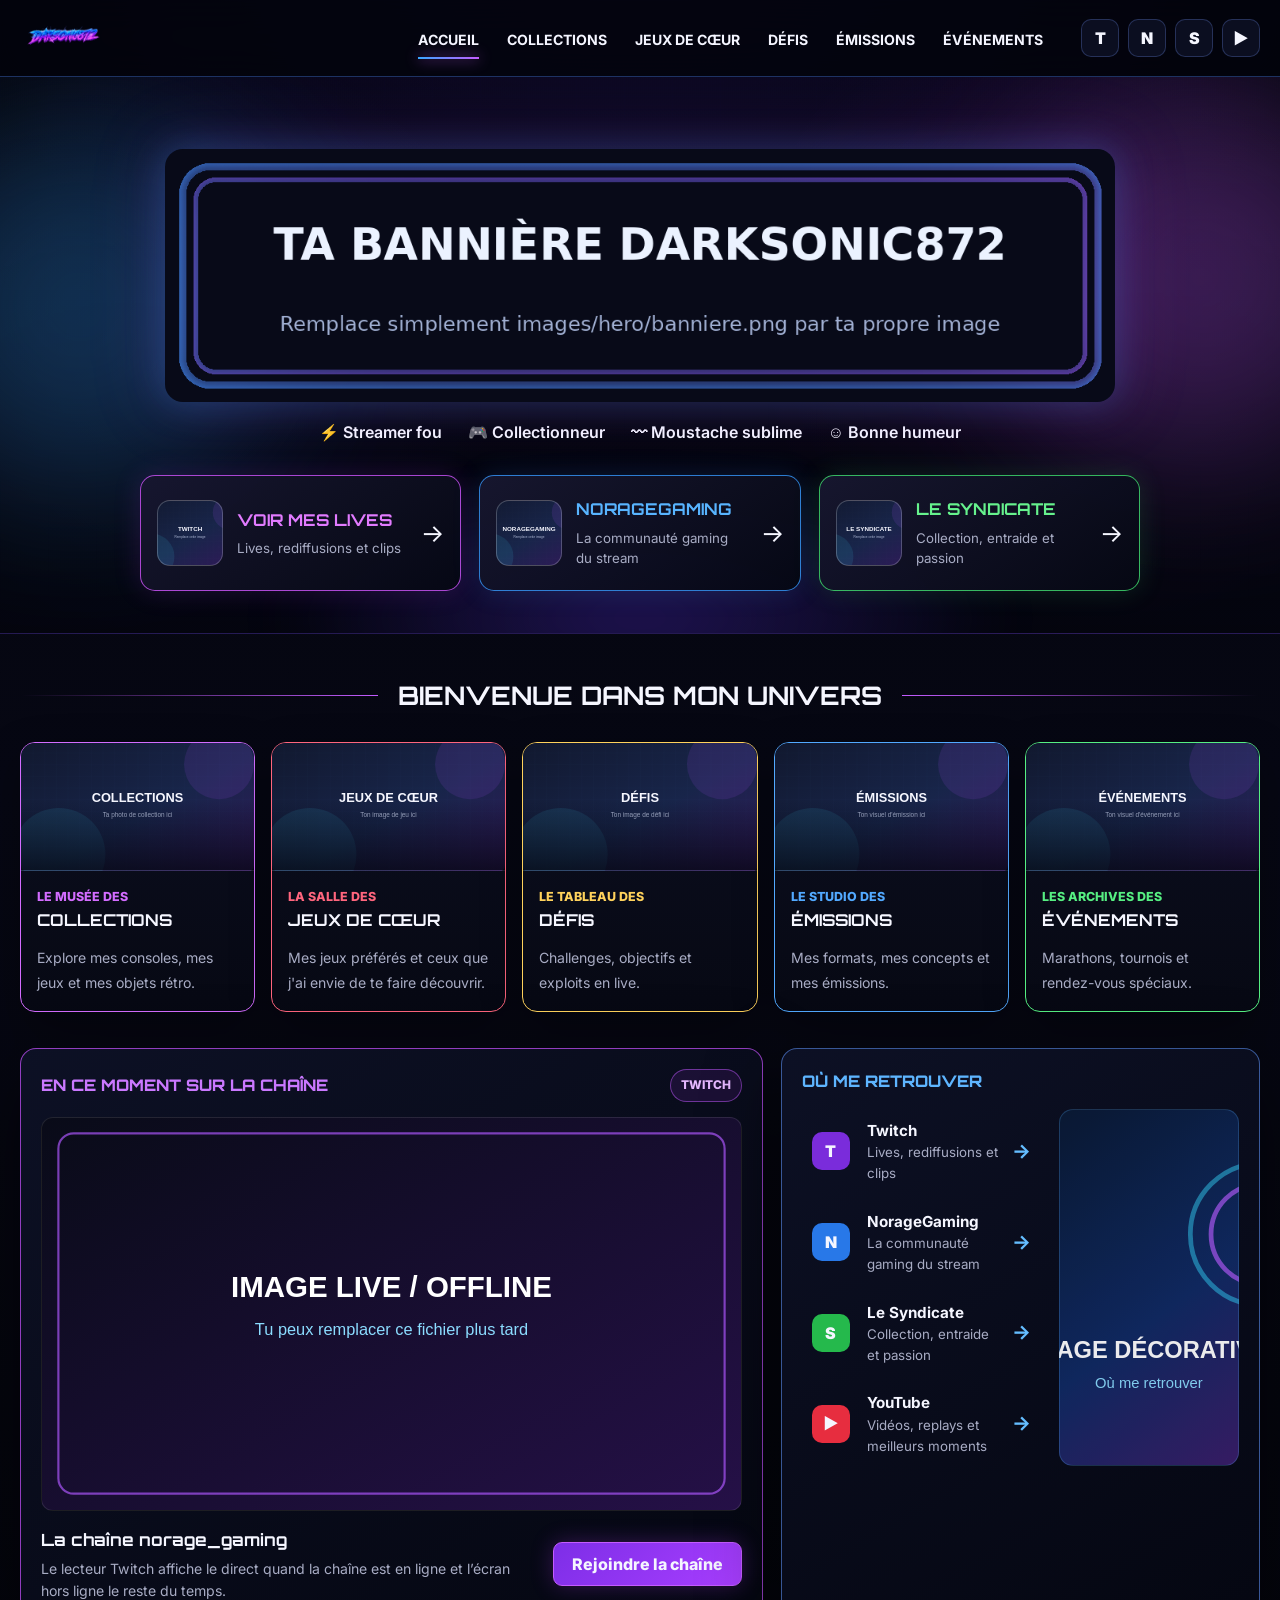
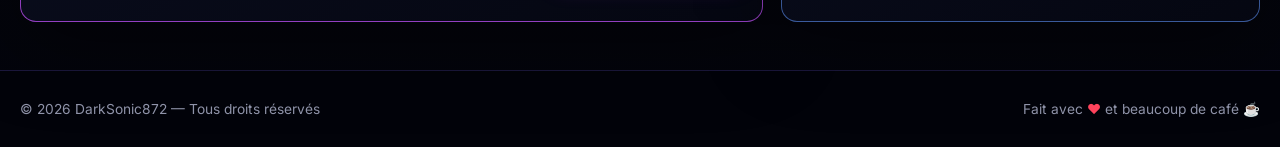
==== commit 9f23eea1: "Add files via upload" ====
--- a/index.html
+++ b/index.html
@@ -14,7 +14,7 @@
   <header class="site-header">
     <div class="wrap nav">
       <a class="brand" href="index.html" aria-label="Accueil DarkSonic872">
-        <img src="images/logo-darksonic872.png" alt="DarkSonic872">
+        <img id="header-logo" src="images/logo-darksonic872.png" alt="DarkSonic872">
       </a>
 
       <button class="menu-btn" type="button" aria-label="Ouvrir le menu" aria-expanded="false">☰</button>
@@ -28,12 +28,7 @@
         <a href="evenements.html">Événements</a>
       </nav>
 
-      <div class="header-socials" aria-label="Réseaux sociaux">
-        <a href="https://www.twitch.tv/norage_gaming" target="_blank" rel="noopener noreferrer" aria-label="Twitch">T</a>
-        <a href="https://discord.com/invite/4Ws2apFkZa" target="_blank" rel="noopener noreferrer" aria-label="Discord NorageGaming">N</a>
-        <a href="https://discord.com/invite/JJZ3wp2UWv" target="_blank" rel="noopener noreferrer" aria-label="Discord Le Syndicate">S</a>
-        <a href="https://www.youtube.com/@noragegaming2738" target="_blank" rel="noopener noreferrer" aria-label="YouTube">▶</a>
-      </div>
+      <div class="header-socials" id="header-socials" aria-label="Réseaux sociaux"></div>
     </div>
   </header>
 
@@ -42,42 +37,9 @@
       <div class="hero-glow hero-glow-one"></div>
       <div class="hero-glow hero-glow-two"></div>
       <div class="wrap hero-content">
-        <img class="hero-logo" src="images/hero/banniere.png" alt="Bannière DarkSonic872">
-        <p class="hero-tagline">
-          <span>⚡ Streamer fou</span>
-          <span>🎮 Collectionneur</span>
-          <span>〰 Moustache sublime</span>
-          <span>☺ Bonne humeur</span>
-        </p>
-
-        <div class="hero-links">
-          <a class="network-card twitch-card" href="https://www.twitch.tv/norage_gaming" target="_blank" rel="noopener noreferrer">
-            <span class="network-image editable-image">Image Twitch</span>
-            <span class="network-copy">
-              <strong>Voir mes lives</strong>
-              <small>Lives, rediffusions et clips</small>
-            </span>
-            <span class="network-arrow">→</span>
-          </a>
-
-          <a class="network-card norage-card" href="https://discord.com/invite/4Ws2apFkZa" target="_blank" rel="noopener noreferrer">
-            <span class="network-image editable-image">Image NorageGaming</span>
-            <span class="network-copy">
-              <strong>NorageGaming</strong>
-              <small>La communauté gaming du stream</small>
-            </span>
-            <span class="network-arrow">→</span>
-          </a>
-
-          <a class="network-card syndicate-card" href="https://discord.com/invite/JJZ3wp2UWv" target="_blank" rel="noopener noreferrer">
-            <span class="network-image editable-image">Image Le Syndicate</span>
-            <span class="network-copy">
-              <strong>Le Syndicate</strong>
-              <small>Collection, entraide et passion</small>
-            </span>
-            <span class="network-arrow">→</span>
-          </a>
-        </div>
+        <img class="hero-banner" id="hero-banner" src="images/hero/banniere.png" alt="Bannière DarkSonic872">
+        <p class="hero-tagline" id="hero-tagline"></p>
+        <div class="hero-links" id="hero-links"></div>
       </div>
     </section>
 
@@ -85,56 +47,10 @@
       <div class="wrap">
         <div class="section-heading">
           <span></span>
-          <h1>Bienvenue dans mon univers</h1>
+          <h1 id="universe-title">Bienvenue dans mon univers</h1>
           <span></span>
         </div>
-
-        <div class="universe-grid">
-          <a class="universe-card collections-card" href="collections.html">
-            <div class="card-visual editable-image">Image Collections</div>
-            <div class="card-content">
-              <p>Le musée des</p>
-              <h2>Collections</h2>
-              <span>Explore mes consoles, mes jeux et mes objets rétro.</span>
-            </div>
-          </a>
-
-          <a class="universe-card hearts-card" href="jeux-de-coeur.html">
-            <div class="card-visual editable-image">Image Jeux de cœur</div>
-            <div class="card-content">
-              <p>La salle des</p>
-              <h2>Jeux de cœur</h2>
-              <span>Mes jeux préférés, toutes époques confondues.</span>
-            </div>
-          </a>
-
-          <a class="universe-card challenges-card" href="defis.html">
-            <div class="card-visual editable-image">Image Défis</div>
-            <div class="card-content">
-              <p>Le tableau des</p>
-              <h2>Défis</h2>
-              <span>Challenges, objectifs et exploits en live.</span>
-            </div>
-          </a>
-
-          <a class="universe-card shows-card" href="emissions.html">
-            <div class="card-visual editable-image">Image Émissions</div>
-            <div class="card-content">
-              <p>Le studio des</p>
-              <h2>Émissions</h2>
-              <span>Mes formats, mes concepts et mes émissions.</span>
-            </div>
-          </a>
-
-          <a class="universe-card events-card" href="evenements.html">
-            <div class="card-visual editable-image">Image Événements</div>
-            <div class="card-content">
-              <p>Les archives des</p>
-              <h2>Événements</h2>
-              <span>Marathons, tournois et rendez-vous spéciaux.</span>
-            </div>
-          </a>
-        </div>
+        <div class="universe-grid" id="universe-grid"></div>
       </div>
     </section>
 
@@ -159,42 +75,18 @@
 
           <div class="live-actions">
             <div>
-              <h2>La chaîne Norage Gaming</h2>
-              <p>Le lecteur Twitch affiche automatiquement le direct lorsque la chaîne est en ligne, ou l’écran hors ligne dans le cas contraire.</p>
+              <h2 id="live-title">La chaîne Norage Gaming</h2>
+              <p>Le lecteur Twitch affiche le direct quand la chaîne est en ligne et l’écran hors ligne le reste du temps.</p>
             </div>
-            <a class="btn btn-twitch" href="https://www.twitch.tv/norage_gaming" target="_blank" rel="noopener noreferrer">Rejoindre la chaîne</a>
+            <a class="btn btn-twitch" id="live-button" href="#" target="_blank" rel="noopener noreferrer">Rejoindre la chaîne</a>
           </div>
         </article>
 
         <aside class="find-me-panel">
-          <div class="panel-title">
-            <p>Où me retrouver</p>
-          </div>
-
-          <div class="find-links">
-            <a href="https://www.twitch.tv/norage_gaming" target="_blank" rel="noopener noreferrer">
-              <span class="find-icon twitch-icon">T</span>
-              <span><strong>Twitch</strong><small>Lives, rediffusions et clips</small></span>
-              <b>→</b>
-            </a>
-
-            <a href="https://discord.com/invite/4Ws2apFkZa" target="_blank" rel="noopener noreferrer">
-              <span class="find-icon norage-icon">N</span>
-              <span><strong>NorageGaming</strong><small>Communauté gaming du stream</small></span>
-              <b>→</b>
-            </a>
-
-            <a href="https://discord.com/invite/JJZ3wp2UWv" target="_blank" rel="noopener noreferrer">
-              <span class="find-icon syndicate-icon">S</span>
-              <span><strong>Le Syndicate</strong><small>Collection, entraide et passion</small></span>
-              <b>→</b>
-            </a>
-
-            <a href="https://www.youtube.com/@noragegaming2738" target="_blank" rel="noopener noreferrer">
-              <span class="find-icon youtube-icon">▶</span>
-              <span><strong>YouTube</strong><small>Vidéos, replays et meilleurs moments</small></span>
-              <b>→</b>
-            </a>
+          <div class="panel-title"><p>Où me retrouver</p></div>
+          <div class="find-me-layout">
+            <div class="find-links" id="find-links"></div>
+            <div class="find-me-art image-slot" id="find-me-art" role="img" aria-label="Décoration Où me retrouver"></div>
           </div>
         </aside>
       </div>
@@ -203,7 +95,7 @@
 
   <footer class="site-footer">
     <div class="wrap footer-content">
-      <p>© 2026 DarkSonic872 — Tous droits réservés</p>
+      <p id="copyright">© 2026 DarkSonic872 — Tous droits réservés</p>
       <p>Fait avec <span>♥</span> et beaucoup de café ☕</p>
     </div>
   </footer>
--- a/css/style.css
+++ b/css/style.css
@@ -113,12 +113,14 @@
 .hero-glow-one { width: 360px; height: 360px; left: -100px; top: 50px; background: var(--blue); }
 .hero-glow-two { width: 360px; height: 360px; right: -100px; top: 20px; background: var(--purple); }
 .hero-content { position: relative; z-index: 2; text-align: center; }
-.hero-logo {
-  width: min(900px, 88vw);
-  max-height: 300px;
+.hero-banner {
+  display: block;
+  width: min(950px, 92vw);
+  max-height: 320px;
   object-fit: contain;
-  margin: 0 auto -5px;
-  filter: drop-shadow(0 0 18px rgba(57,160,255,.35)) drop-shadow(0 0 34px rgba(192,67,255,.26));
+  margin: 0 auto 18px;
+  border-radius: 18px;
+  filter: drop-shadow(0 0 18px rgba(57,160,255,.28)) drop-shadow(0 0 34px rgba(192,67,255,.20));
   animation: logo-in .9s ease both;
 }
 @keyframes logo-in { from { opacity: 0; transform: translateY(-18px) scale(.97); } to { opacity: 1; transform: none; } }
@@ -247,7 +249,7 @@
 }
 @media (max-width: 560px) {
   .wrap { width: min(100% - 24px, 1320px); }
-  .hero-logo { width: 100%; margin-bottom: 10px; }
+  .hero-banner { width: 100%; margin-bottom: 14px; border-radius: 12px; }
   .hero-tagline { gap: 8px 16px; font-size: .9rem; }
   .network-card { grid-template-columns: 58px 1fr auto; }
   .network-image { width: 58px; height: 58px; }
@@ -260,3 +262,65 @@
   .btn { width: 100%; }
   .footer-content { padding: 18px 0; align-items: flex-start; flex-direction: column; gap: 6px; }
 }
+
+/* ===== V2 : images pilotées par JSON ===== */
+.image-slot {
+  background-position: center;
+  background-repeat: no-repeat;
+  background-size: cover;
+}
+.network-image.image-slot {
+  padding: 0;
+  border-style: solid;
+  color: transparent;
+  overflow: hidden;
+}
+.card-visual.image-slot {
+  position: relative;
+  overflow: hidden;
+  color: transparent;
+}
+.card-visual.image-slot::after {
+  content: "";
+  position: absolute;
+  inset: 0;
+  background: linear-gradient(180deg, transparent 45%, rgba(3,5,14,.72));
+  pointer-events: none;
+}
+.data-error {
+  grid-column: 1 / -1;
+  margin: 0;
+  padding: 18px;
+  border: 1px solid rgba(255,79,98,.45);
+  border-radius: 12px;
+  background: rgba(255,79,98,.08);
+  color: #ffd7dc;
+}
+
+/* --- V2.2 : emplacements d'images faciles à remplacer --- */
+.find-me-layout {
+  display: grid;
+  grid-template-columns: minmax(0, 1fr) 180px;
+  gap: 18px;
+  align-items: stretch;
+}
+.find-me-art {
+  min-height: 230px;
+  border-radius: 14px;
+  background-size: cover;
+  background-position: center;
+  border: 1px solid rgba(94,181,255,.25);
+  opacity: .92;
+}
+.twitch-frame-wrap {
+  background-size: cover;
+  background-position: center;
+  background-repeat: no-repeat;
+}
+.twitch-frame-wrap iframe {
+  background: transparent;
+}
+@media (max-width: 900px) {
+  .find-me-layout { grid-template-columns: 1fr; }
+  .find-me-art { min-height: 180px; }
+}
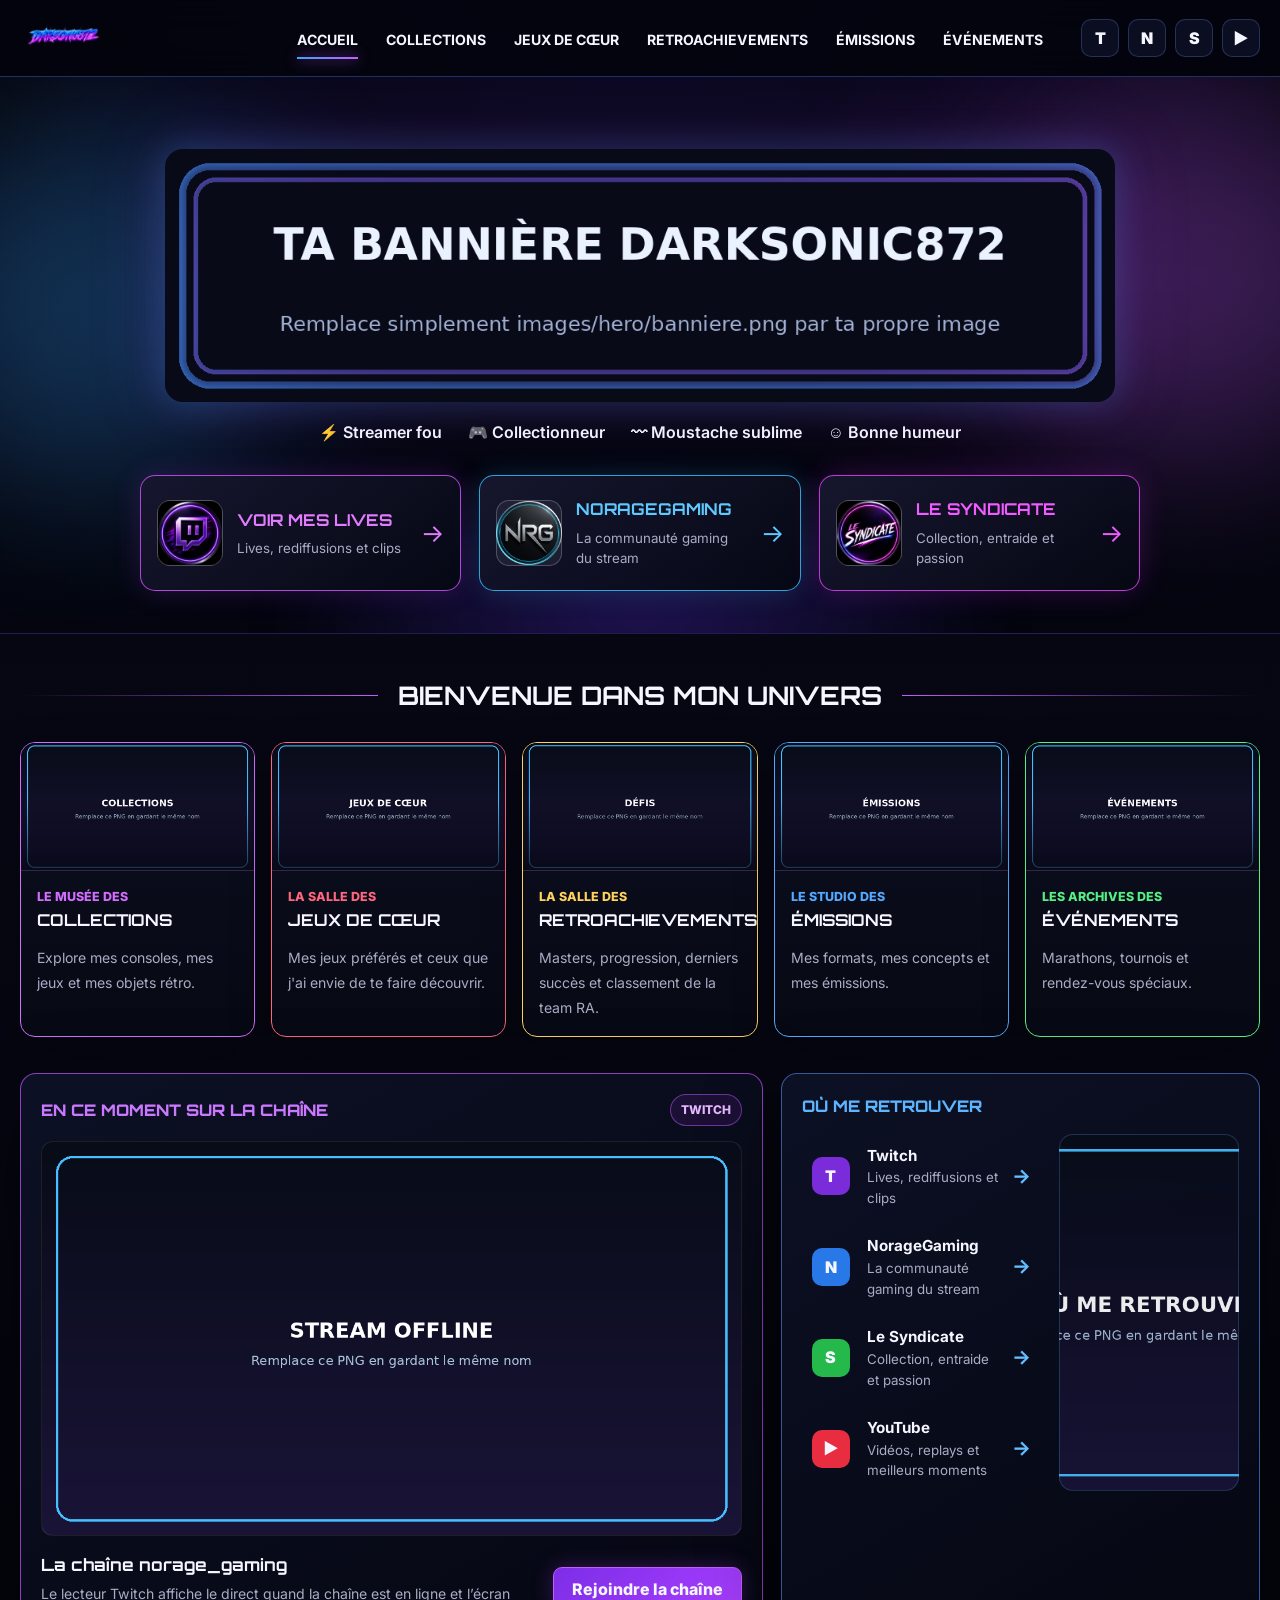
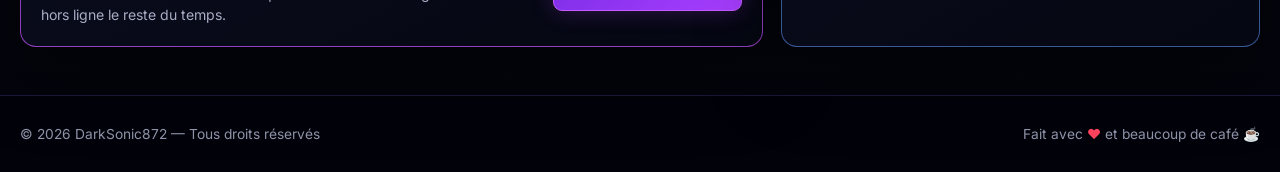
==== commit 2ff1842c: "Add files via upload" ====
--- a/index.html
+++ b/index.html
@@ -23,7 +23,7 @@
         <a class="active" href="index.html">Accueil</a>
         <a href="collections.html">Collections</a>
         <a href="jeux-de-coeur.html">Jeux de cœur</a>
-        <a href="defis.html">Défis</a>
+        <a href="retroachievements.html">RetroAchievements</a>
         <a href="emissions.html">Émissions</a>
         <a href="evenements.html">Événements</a>
       </nav>
--- a/css/style.css
+++ b/css/style.css
@@ -142,9 +142,12 @@
   transition: transform .22s ease, box-shadow .22s ease;
 }
 .network-card:hover { transform: translateY(-6px); }
-.twitch-card { border-color: rgba(211,85,255,.8); box-shadow: 0 0 28px rgba(187,64,255,.16); }
-.norage-card { border-color: rgba(56,154,255,.8); box-shadow: 0 0 28px rgba(56,154,255,.16); }
-.syndicate-card { border-color: rgba(68,241,118,.75); box-shadow: 0 0 28px rgba(68,241,118,.14); }
+ .twitch-card { border-color: rgba(211,85,255,.82); box-shadow: 0 0 28px rgba(187,64,255,.18); }
+.norage-card { border-color: rgba(56,196,255,.82); box-shadow: 0 0 28px rgba(56,196,255,.18); }
+.syndicate-card { border-color: rgba(231,66,255,.82); box-shadow: 0 0 30px rgba(214,49,255,.20); }
+.twitch-card:hover { box-shadow: 0 0 34px rgba(187,64,255,.34); }
+.norage-card:hover { box-shadow: 0 0 34px rgba(56,196,255,.32); }
+.syndicate-card:hover { border-color: #f05cff; box-shadow: 0 0 36px rgba(231,66,255,.38), 0 0 14px rgba(95,80,255,.20); }
 .network-image {
   width: 66px; height: 66px;
   display: grid; place-items: center;
@@ -158,9 +161,12 @@
 }
 .network-copy { display: flex; flex-direction: column; gap: 5px; }
 .network-copy strong { font-family: Orbitron, sans-serif; text-transform: uppercase; font-size: 1.02rem; }
-.twitch-card strong { color: #e27bff; }
-.norage-card strong { color: #58b4ff; }
-.syndicate-card strong { color: #66f28d; }
+ .twitch-card strong { color: #e27bff; }
+.norage-card strong { color: #5fc9ff; }
+.syndicate-card strong { color: #f05cff; }
+.twitch-card .network-arrow { color: #e27bff; }
+.norage-card .network-arrow { color: #5fc9ff; }
+.syndicate-card .network-arrow { color: #f05cff; }
 .network-copy small { color: var(--muted); }
 .network-arrow { font-size: 1.55rem; }
 
@@ -182,7 +188,7 @@
 .universe-card:hover { transform: translateY(-7px); box-shadow: 0 0 30px color-mix(in srgb, var(--card-color) 28%, transparent); }
 .collections-card { --card-color: #d36cff; }
 .hearts-card { --card-color: #ff657d; }
-.challenges-card { --card-color: #ffd25c; }
+.retroachievements-card { --card-color: #ffd25c; }
 .shows-card { --card-color: #52a9ff; }
 .events-card { --card-color: #56ef82; }
 .card-visual { height: 128px; display: grid; place-items: center; border-bottom: 1px solid rgba(255,255,255,.09); color: rgba(255,255,255,.48); font-size: .78rem; background: linear-gradient(135deg, rgba(255,255,255,.055), rgba(255,255,255,.015)); }
@@ -324,3 +330,6 @@
   .find-me-layout { grid-template-columns: 1fr; }
   .find-me-art { min-height: 180px; }
 }
+
+/* RetroAchievements */
+.ra-month-card{margin-top:18px;border-color:rgba(255,210,92,.65);box-shadow:0 0 30px rgba(255,210,92,.12)}
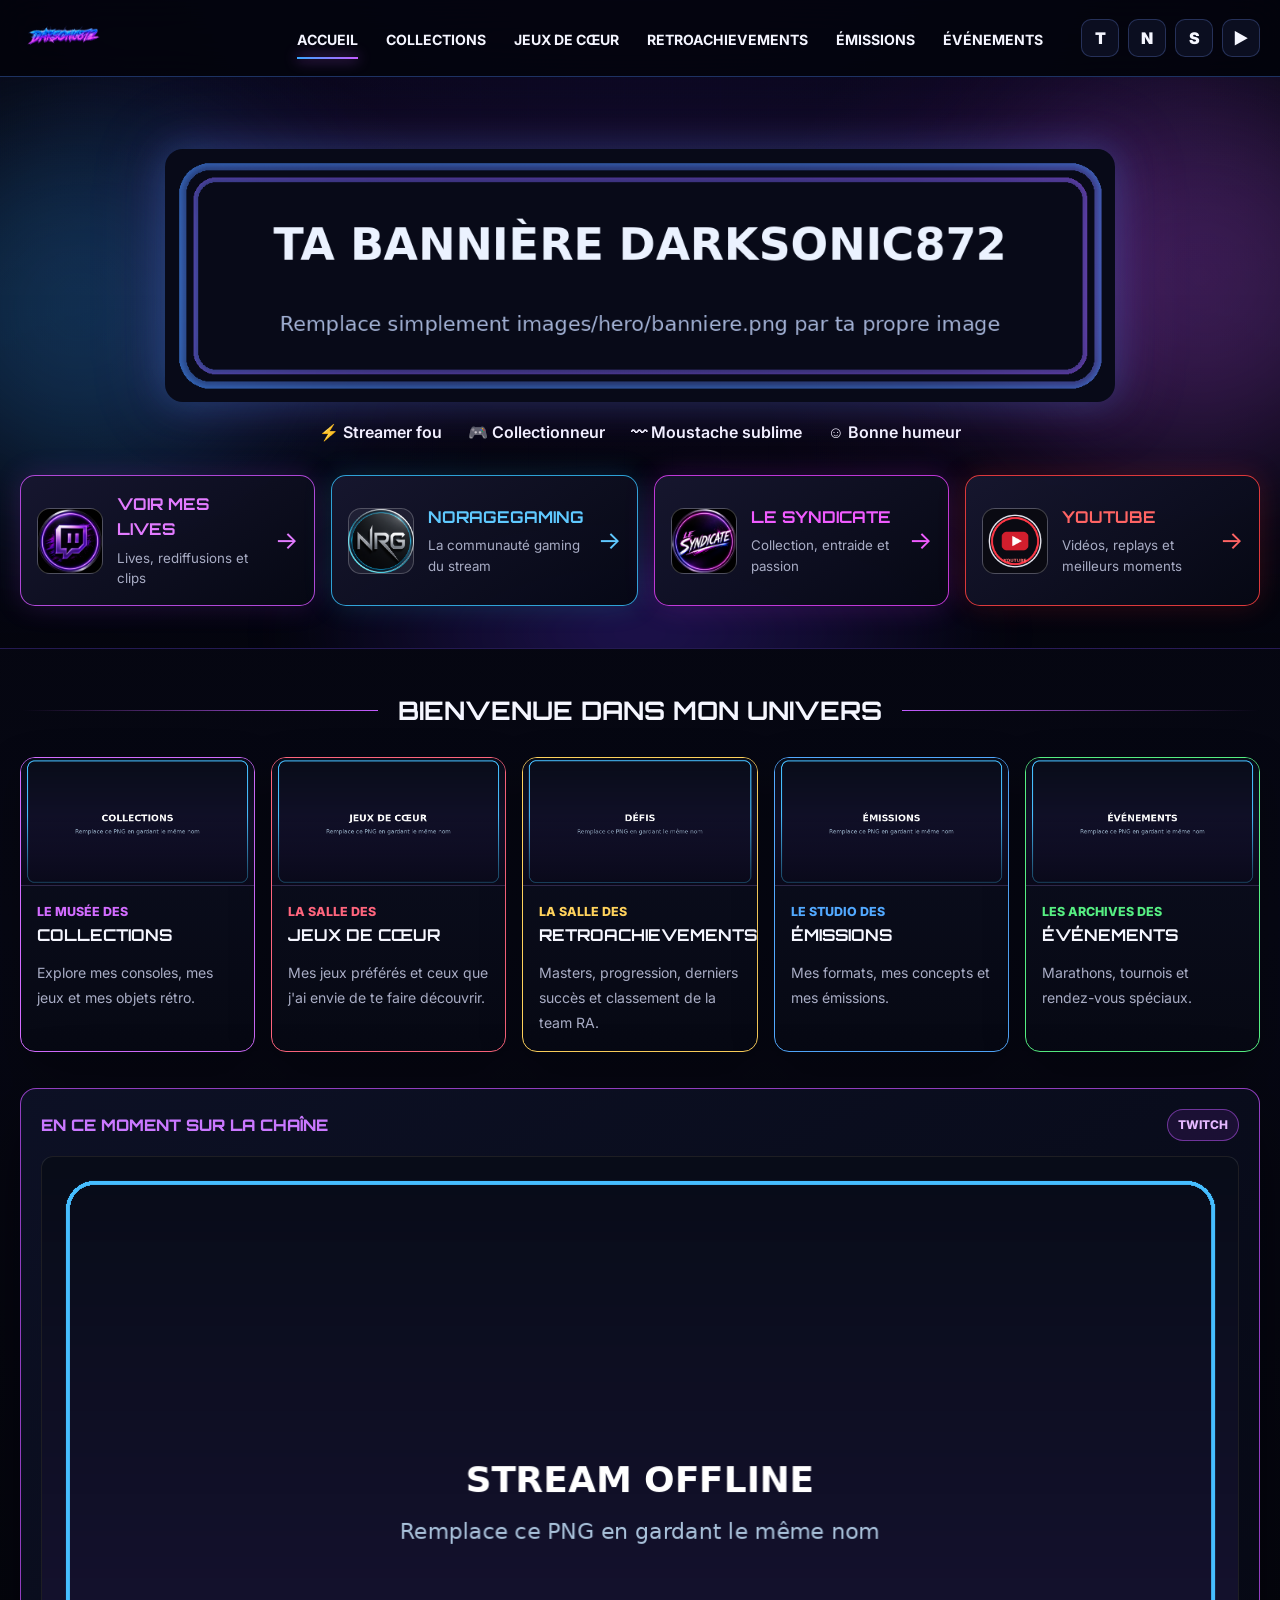
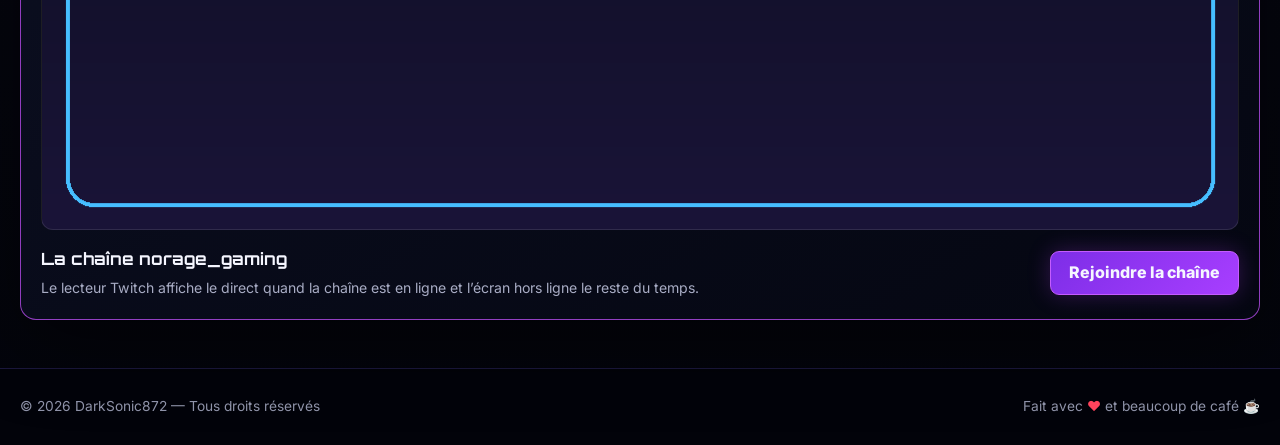
==== commit 63e9783e: "Add files via upload" ====
--- a/index.html
+++ b/index.html
@@ -3,7 +3,7 @@
 <head>
   <meta charset="utf-8">
   <meta name="viewport" content="width=device-width, initial-scale=1">
-  <meta name="description" content="L'univers gaming et rétro-gaming de DarkSonic872 : lives, collections, jeux de cœur, défis, émissions et événements.">
+  <meta name="description" content="L'univers gaming et rétro-gaming de DarkSonic872 : lives, collections, jeux de cœur, RetroAchievements, émissions et événements.">
   <title>DarkSonic872 — Gaming & rétro-gaming</title>
   <link rel="preconnect" href="https://fonts.googleapis.com">
   <link rel="preconnect" href="https://fonts.gstatic.com" crossorigin>
@@ -82,13 +82,7 @@
           </div>
         </article>
 
-        <aside class="find-me-panel">
-          <div class="panel-title"><p>Où me retrouver</p></div>
-          <div class="find-me-layout">
-            <div class="find-links" id="find-links"></div>
-            <div class="find-me-art image-slot" id="find-me-art" role="img" aria-label="Décoration Où me retrouver"></div>
-          </div>
-        </aside>
+
       </div>
     </section>
   </main>
--- a/css/style.css
+++ b/css/style.css
@@ -126,7 +126,7 @@
 @keyframes logo-in { from { opacity: 0; transform: translateY(-18px) scale(.97); } to { opacity: 1; transform: none; } }
 .hero-tagline { display: flex; justify-content: center; flex-wrap: wrap; gap: 14px 26px; margin: 0 auto 30px; font-size: 1rem; font-weight: 600; }
 .hero-tagline span { white-space: nowrap; }
-.hero-links { display: grid; grid-template-columns: repeat(3, 1fr); gap: 18px; max-width: 1000px; margin: 0 auto; }
+.hero-links { display: grid; grid-template-columns: repeat(4, 1fr); gap: 16px; max-width: 1280px; margin: 0 auto; }
 .network-card {
   min-height: 116px;
   display: grid;
@@ -145,9 +145,11 @@
  .twitch-card { border-color: rgba(211,85,255,.82); box-shadow: 0 0 28px rgba(187,64,255,.18); }
 .norage-card { border-color: rgba(56,196,255,.82); box-shadow: 0 0 28px rgba(56,196,255,.18); }
 .syndicate-card { border-color: rgba(231,66,255,.82); box-shadow: 0 0 30px rgba(214,49,255,.20); }
+.youtube-card { border-color: rgba(255,65,65,.86); box-shadow: 0 0 28px rgba(255,45,45,.18); }
 .twitch-card:hover { box-shadow: 0 0 34px rgba(187,64,255,.34); }
 .norage-card:hover { box-shadow: 0 0 34px rgba(56,196,255,.32); }
 .syndicate-card:hover { border-color: #f05cff; box-shadow: 0 0 36px rgba(231,66,255,.38), 0 0 14px rgba(95,80,255,.20); }
+.youtube-card:hover { border-color: #ff4d4d; box-shadow: 0 0 36px rgba(255,45,45,.36); }
 .network-image {
   width: 66px; height: 66px;
   display: grid; place-items: center;
@@ -164,9 +166,11 @@
  .twitch-card strong { color: #e27bff; }
 .norage-card strong { color: #5fc9ff; }
 .syndicate-card strong { color: #f05cff; }
+.youtube-card strong { color: #ff6464; }
 .twitch-card .network-arrow { color: #e27bff; }
 .norage-card .network-arrow { color: #5fc9ff; }
 .syndicate-card .network-arrow { color: #f05cff; }
+.youtube-card .network-arrow { color: #ff6464; }
 .network-copy small { color: var(--muted); }
 .network-arrow { font-size: 1.55rem; }
 
@@ -198,7 +202,7 @@
 .card-content span { color: var(--muted); font-size: .88rem; }
 
 .bottom-section { padding: 20px 0 48px; }
-.bottom-grid { display: grid; grid-template-columns: 1.55fr 1fr; gap: 18px; }
+.bottom-grid { display: grid; grid-template-columns: 1fr; gap: 18px; }
 .live-panel, .find-me-panel {
   border: 1px solid rgba(97,152,255,.55);
   border-radius: 16px;
@@ -333,3 +337,12 @@
 
 /* RetroAchievements */
 .ra-month-card{margin-top:18px;border-color:rgba(255,210,92,.65);box-shadow:0 0 30px rgba(255,210,92,.12)}
+
+
+/* V2.6 — 4 boutons sous la bannière */
+@media (max-width: 1050px) {
+  .hero-links { grid-template-columns: repeat(2, minmax(0, 1fr)); max-width: 820px; }
+}
+@media (max-width: 620px) {
+  .hero-links { grid-template-columns: 1fr; }
+}
